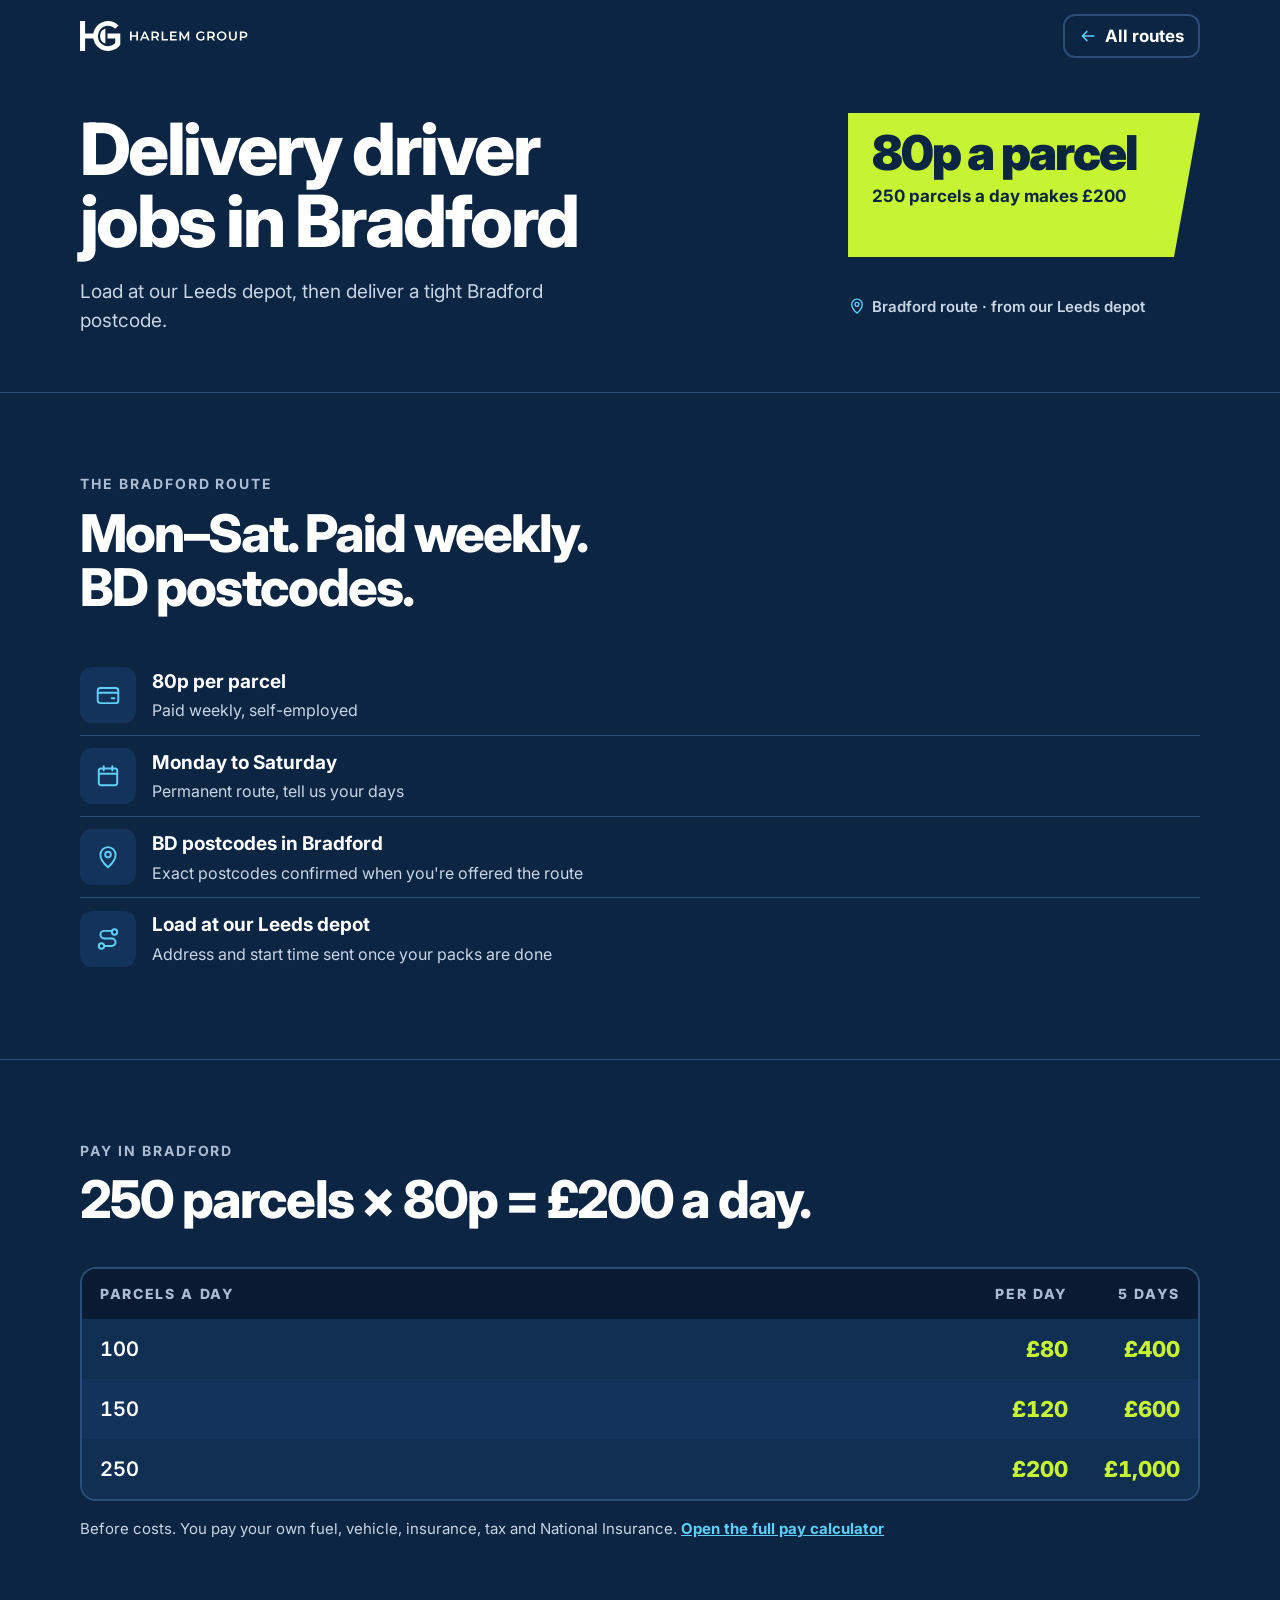
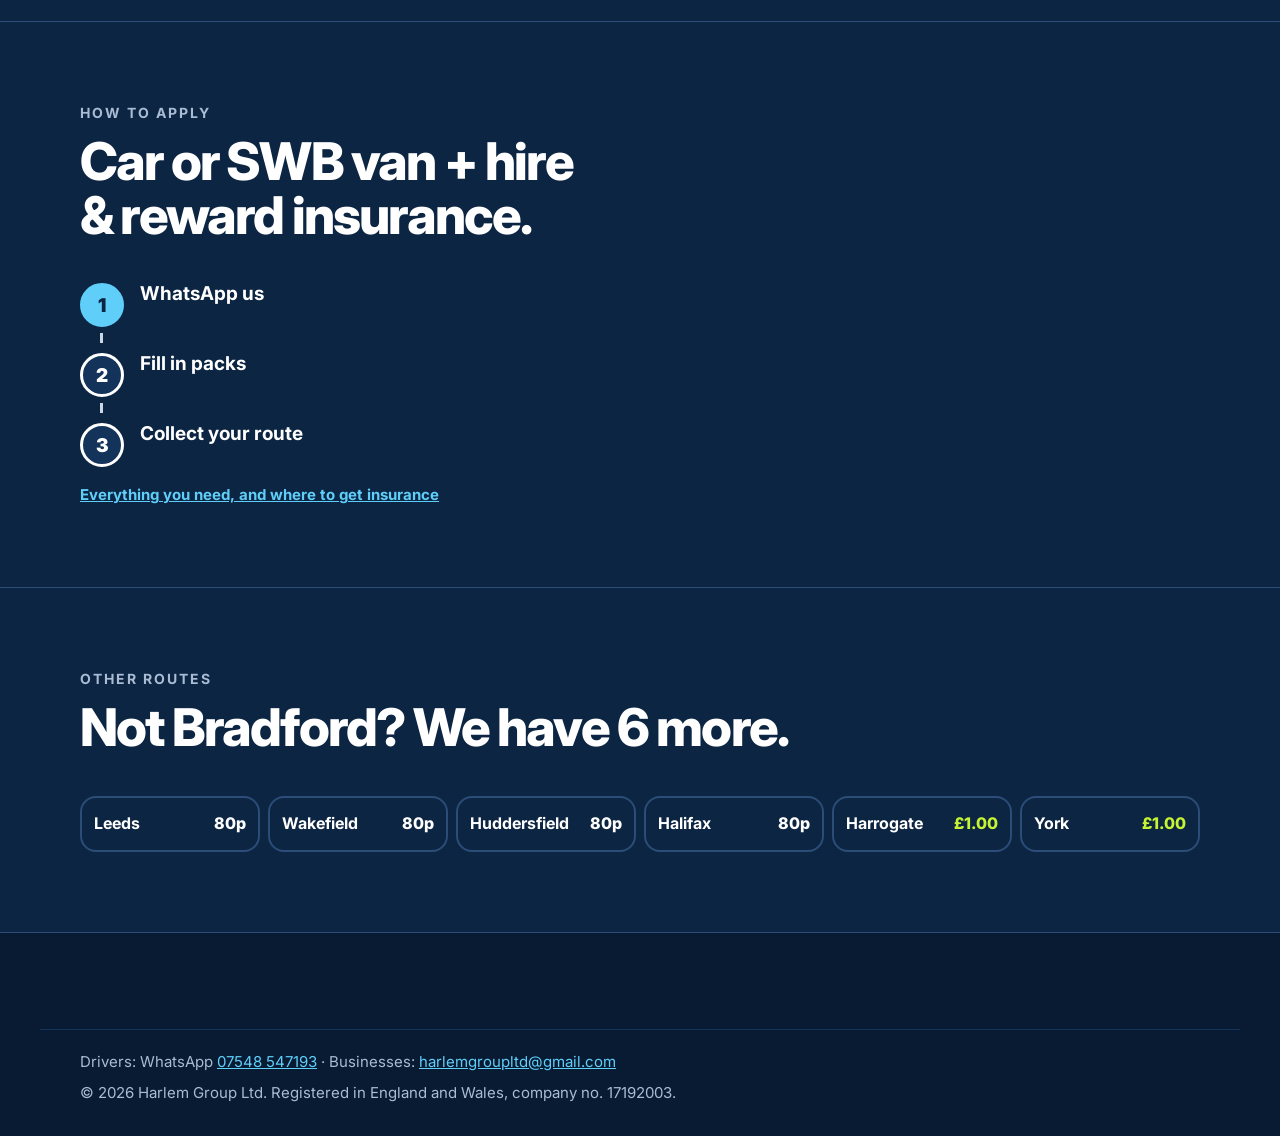
==== bradford/index.html @ ff7f9084 "Mock-up: town landing pages (not for merge until approved) Co-Authored-By: Claude Opus 5.5 <noreply@" ====
<!doctype html>
<html lang="en-GB">
<head>
<meta charset="utf-8">
<meta name="viewport" content="width=device-width, initial-scale=1, viewport-fit=cover">
<title>Delivery Driver Jobs in Bradford · 80p a parcel · Harlem Group</title>
<meta name="description" content="Self-employed multi-drop delivery driver jobs in Bradford (BD postcodes). 80p per parcel, paid weekly, Mon–Sat. Start at our Leeds depot. WhatsApp 07548 547193 to apply.">
<meta name="theme-color" content="#0C2543">
<link rel="icon" href="../assets/img/favicon.svg" type="image/svg+xml">
<link rel="canonical" href="https://2rmk4dsfrm-star.github.io/harlem/bradford/">
<meta property="og:url" content="https://2rmk4dsfrm-star.github.io/harlem/bradford/">
<meta property="og:title" content="Drivers wanted in Bradford · 80p a parcel · Harlem Group">
<meta property="og:image" content="https://2rmk4dsfrm-star.github.io/harlem/assets/img/og-image.png">
<link rel="preconnect" href="https://fonts.googleapis.com">
<link rel="preconnect" href="https://fonts.gstatic.com" crossorigin>
<link rel="stylesheet" href="https://fonts.googleapis.com/css2?family=Inter:wght@400;500;600;700;800;900&display=swap">
<link rel="stylesheet" href="../assets/css/styles.css">
<script type="application/ld+json">
{
  "@context": "https://schema.org",
  "@graph": [
    {
      "@type": "JobPosting",
      "title": "Self-employed multi-drop delivery driver, Bradford",
      "description": "<p>Permanent Monday to Saturday parcel delivery route in Bradford (BD postcodes), starting from our Leeds depot.</p><p>Paid 80p per parcel, paid weekly. 250 parcels a day makes £200. Self-employed.</p><p>You need a car or SWB van, hire &amp; reward insurance, a full UK driving licence with no more than 6 points and the right to work in the UK. Parcel experience preferred, not essential.</p><p>WhatsApp 07548 547193 to apply.</p>",
      "identifier": {
        "@type": "PropertyValue",
        "name": "Harlem Group",
        "value": "HG-BRADFORD"
      },
      "datePosted": "2026-11-23",
      "employmentType": "CONTRACTOR",
      "directApply": false,
      "hiringOrganization": {
        "@type": "Organization",
        "@id": "https://2rmk4dsfrm-star.github.io/harlem/#org",
        "name": "Harlem Group",
        "sameAs": "https://2rmk4dsfrm-star.github.io/harlem/",
        "logo": "https://2rmk4dsfrm-star.github.io/harlem/assets/img/logo-mark-512.png"
      },
      "jobLocation": {
        "@type": "Place",
        "address": {
          "@type": "PostalAddress",
          "addressLocality": "Bradford",
          "addressRegion": "West Yorkshire",
          "addressCountry": "GB"
        }
      },
      "baseSalary": {
        "@type": "MonetaryAmount",
        "currency": "GBP",
        "value": {
          "@type": "QuantitativeValue",
          "minValue": 75,
          "maxValue": 200,
          "unitText": "DAY"
        }
      }
    },
    {
      "@type": "BreadcrumbList",
      "itemListElement": [
        {
          "@type": "ListItem",
          "position": 1,
          "name": "Routes",
          "item": "https://2rmk4dsfrm-star.github.io/harlem/#routes"
        },
        {
          "@type": "ListItem",
          "position": 2,
          "name": "Bradford",
          "item": "https://2rmk4dsfrm-star.github.io/harlem/bradford/"
        }
      ]
    }
  ]
}
</script>
</head>
<body class="town-page">
<a class="skip" href="#main">Skip to content</a>
<svg width="0" height="0" style="position:absolute" aria-hidden="true" focusable="false">
  <symbol id="i-calendar" viewBox="0 0 24 24"><rect x="3.5" y="5" width="17" height="15.5" rx="2"/><path d="M16 3v4M8 3v4M3.5 10h17"/></symbol>
  <symbol id="i-wallet" viewBox="0 0 24 24"><rect x="2.5" y="5.5" width="19" height="14" rx="2.5"/><path d="M2.5 10h19M15.5 15h2.5"/></symbol>
  <symbol id="i-pin" viewBox="0 0 24 24"><path d="M12 21.5s-7-6.1-7-11.6a7 7 0 0 1 14 0c0 5.5-7 11.6-7 11.6z"/><circle cx="12" cy="9.8" r="2.6"/></symbol>
  <symbol id="i-bolt" viewBox="0 0 24 24"><path d="M13.5 2.5 4.5 14h7l-1 7.5 9-11.5h-7l1-7.5z"/></symbol>
  <!-- WhatsApp glyph (Simple Icons, CC0). WhatsApp allows its logo on "message us" buttons. -->
  <symbol id="i-wa" viewBox="0 0 24 24"><path d="M17.472 14.382c-.297-.149-1.758-.867-2.03-.967-.273-.099-.471-.148-.67.15-.197.297-.767.966-.94 1.164-.173.199-.347.223-.644.075-.297-.15-1.255-.463-2.39-1.475-.883-.788-1.48-1.761-1.653-2.059-.173-.297-.018-.458.13-.606.134-.133.298-.347.446-.52.149-.174.198-.298.298-.497.099-.198.05-.371-.025-.52-.075-.149-.669-1.612-.916-2.207-.242-.579-.487-.5-.669-.51-.173-.008-.371-.01-.57-.01-.198 0-.52.074-.792.372-.272.297-1.04 1.016-1.04 2.479 0 1.462 1.065 2.875 1.213 3.074.149.198 2.096 3.2 5.077 4.487.709.306 1.262.489 1.694.625.712.227 1.36.195 1.871.118.571-.085 1.758-.719 2.006-1.413.248-.694.248-1.289.173-1.413-.074-.124-.272-.198-.57-.347m-5.421 7.403h-.004a9.87 9.87 0 01-5.031-1.378l-.361-.214-3.741.982.998-3.648-.235-.374a9.86 9.86 0 01-1.51-5.26c.001-5.45 4.436-9.884 9.888-9.884 2.64 0 5.122 1.03 6.988 2.898a9.825 9.825 0 012.893 6.994c-.003 5.45-4.437 9.884-9.885 9.884m8.413-18.297A11.815 11.815 0 0012.05 0C5.495 0 .16 5.335.157 11.892c0 2.096.547 4.142 1.588 5.945L.057 24l6.305-1.654a11.882 11.882 0 005.683 1.448h.005c6.554 0 11.89-5.335 11.893-11.893a11.821 11.821 0 00-3.48-8.413Z"/></symbol>
  <symbol id="i-box" viewBox="0 0 24 24"><path d="M20.5 7.5 12 3 3.5 7.5v9L12 21l8.5-4.5v-9z"/><path d="M3.5 7.5 12 12l8.5-4.5M12 12v9M7.8 5.2l8.4 4.6"/></symbol>
  <symbol id="i-van" viewBox="0 0 24 24"><path d="M2.5 6.5h11v10h-11zM13.5 9.5h4l3.5 3.8v3.2h-7.5"/><circle cx="6.5" cy="17.5" r="1.9"/><circle cx="17" cy="17.5" r="1.9"/></symbol>
  <symbol id="i-shield" viewBox="0 0 24 24"><path d="M12 2.8 4.5 5.8v5.7c0 4.9 3.3 8.3 7.5 9.7 4.2-1.4 7.5-4.8 7.5-9.7V5.8L12 2.8z"/><path d="m8.8 12 2.2 2.2 4.3-4.4"/></symbol>
  <symbol id="i-id" viewBox="0 0 24 24"><rect x="2.5" y="5" width="19" height="14" rx="2.5"/><circle cx="8.5" cy="11" r="2.2"/><path d="M5.3 16.2c.7-1.5 1.8-2.1 3.2-2.1s2.5.6 3.2 2.1M14.5 10h4M14.5 13.5h3"/></symbol>
  <symbol id="i-passport" viewBox="0 0 24 24"><rect x="5" y="2.5" width="14" height="19" rx="2"/><circle cx="12" cy="10" r="3.2"/><path d="M9 17h6"/></symbol>
  <symbol id="i-check" viewBox="0 0 24 24"><path d="M20 6.5 9.5 17 4 11.5"/></symbol>
  <symbol id="i-arrow" viewBox="0 0 24 24"><path d="M4.5 12h15M13.5 6l6 6-6 6"/></symbol>
  <symbol id="i-plus" viewBox="0 0 24 24"><path d="M12 5v14M5 12h14"/></symbol>
  <symbol id="i-route" viewBox="0 0 24 24"><circle cx="6" cy="18.5" r="2.5"/><circle cx="18" cy="5.5" r="2.5"/><path d="M8.5 18.5h7a3.5 3.5 0 0 0 0-7h-7a3.5 3.5 0 0 1 0-7h7"/></symbol>
  <symbol id="i-users" viewBox="0 0 24 24"><circle cx="9" cy="8" r="3.5"/><path d="M2.5 20c.8-3.6 3.3-5.5 6.5-5.5s5.7 1.9 6.5 5.5"/><path d="M15.5 4.7a3.5 3.5 0 0 1 0 6.6M18 14.8c2 .7 3.2 2.4 3.6 5.2"/></symbol>
  <symbol id="i-mail" viewBox="0 0 24 24"><rect x="2.5" y="4.5" width="19" height="15" rx="2.5"/><path d="m3 6.5 9 6.5 9-6.5"/></symbol>
  <symbol id="i-x" viewBox="0 0 24 24"><path d="M6 6l12 12M18 6 6 18"/></symbol>

</svg>

<header class="site-header" id="top">
  <div class="wrap header-in">
    <a class="brand" href="../" aria-label="Harlem Group home">
      <img src="../assets/img/logo-horizontal-white.svg" width="191" height="34" alt="Harlem Group">
    </a>
    <a class="back-link" href="../#routes"><svg class="ic" aria-hidden="true"><use href="#i-arrow"/></svg>All routes</a>
  </div>
</header>

<main id="main">
<section class="hero town-hero">
  <div class="wrap">
    <div class="eyebrow-row">
      <span class="where"><svg class="ic" aria-hidden="true"><use href="#i-pin"/></svg>Bradford route · from our Leeds depot</span>
    </div>
    <h1 class="town-title">Delivery driver jobs in Bradford</h1>
    <div class="banner"><b>80p a parcel</b><span>250 parcels a day makes £200</span></div>
    <p class="lead">Load at our Leeds depot, then deliver a tight Bradford postcode.</p>
  </div>
</section>

<section class="section" aria-labelledby="glance-h">
  <div class="wrap">
    <div class="sec-head"><span class="label">The Bradford route</span><h2 id="glance-h">Mon–Sat. Paid weekly. BD postcodes.</h2></div>
    <ul class="ticks">
      <li><span class="tile" aria-hidden="true"><svg class="ic"><use href="#i-wallet"/></svg></span><div><b>80p per parcel</b><small>Paid weekly, self-employed</small></div></li>
      <li><span class="tile" aria-hidden="true"><svg class="ic"><use href="#i-calendar"/></svg></span><div><b>Monday to Saturday</b><small>Permanent route, tell us your days</small></div></li>
      <li><span class="tile" aria-hidden="true"><svg class="ic"><use href="#i-pin"/></svg></span><div><b>BD postcodes in Bradford</b><small>Exact postcodes confirmed when you're offered the route</small></div></li>
      <li><span class="tile" aria-hidden="true"><svg class="ic"><use href="#i-route"/></svg></span><div><b>Load at our Leeds depot</b><small>Address and start time sent once your packs are done</small></div></li>
    </ul>
  </div>
</section>

<section class="section" aria-labelledby="pay-h">
  <div class="wrap">
    <div class="sec-head"><span class="label">Pay in Bradford</span><h2 id="pay-h">250 parcels × 80p = £200 a day.</h2></div>
    <div class="route-table-wrap">
      <table class="rtable town-pay">
        <caption class="sr">What you could earn on the Bradford route</caption>
        <thead><tr><th scope="col">Parcels a day</th><th scope="col" class="num">Per day</th><th scope="col" class="num">5 days</th></tr></thead>
        <tbody><tr><th scope="row">100</th><td class="num">£80</td><td class="num">£400</td></tr><tr><th scope="row">150</th><td class="num">£120</td><td class="num">£600</td></tr><tr><th scope="row">250</th><td class="num">£200</td><td class="num">£1,000</td></tr></tbody>
      </table>
    </div>
    <p class="small-print">Before costs. You pay your own fuel, vehicle, insurance, tax and National Insurance. <a href="../#calculator">Open the full pay calculator</a></p>
  </div>
</section>

<section class="section" aria-labelledby="apply-h">
  <div class="wrap">
    <div class="sec-head"><span class="label">How to apply</span><h2 id="apply-h">Car or SWB van + hire &amp; reward insurance.</h2></div>
    <ol class="track">
      <li class="go"><span class="d" aria-hidden="true">1</span><b>WhatsApp<br> us</b></li>
      <li><span class="d" aria-hidden="true">2</span><b>Fill in<br> packs</b></li>
      <li><span class="d" aria-hidden="true">3</span><b>Collect<br> your route</b></li>
    </ol>
    <p class="small-print"><a href="../#requirements">Everything you need, and where to get insurance</a></p>
  </div>
</section>

<section class="section" aria-labelledby="other-h">
  <div class="wrap">
    <div class="sec-head"><span class="label">Other routes</span><h2 id="other-h">Not Bradford? We have 6 more.</h2></div>
    <ul class="town-links"><li><a href="../leeds/"><b>Leeds</b><span class="">80p</span></a></li><li><a href="../wakefield/"><b>Wakefield</b><span class="">80p</span></a></li><li><a href="../huddersfield/"><b>Huddersfield</b><span class="">80p</span></a></li><li><a href="../halifax/"><b>Halifax</b><span class="">80p</span></a></li><li><a href="../harrogate/"><b>Harrogate</b><span class="up">£1.00</span></a></li><li><a href="../york/"><b>York</b><span class="up">£1.00</span></a></li></ul>
  </div>
</section>
</main>

<footer class="site-footer">
  <div class="wrap legal">
    <p>Drivers: WhatsApp <a href="https://wa.me/447548547193" target="_blank" rel="noopener">07548 547193</a> · Businesses: <a href="mailto:harlemgroupltd@gmail.com">harlemgroupltd@gmail.com</a></p>
    <p>© 2026 Harlem Group Ltd. Registered in England and Wales, company no. 17192003.</p>
  </div>
</footer>

<div class="mobile-bar">
  <a class="btn sky" href="https://wa.me/447548547193" data-wa="Hi Harlem Group, I&#x27;d like to apply for the Bradford route (80p per parcel).
Vehicle: 
I live in: " target="_blank" rel="noopener"><svg class="ic wa" aria-hidden="true"><use href="#i-wa"/></svg>WhatsApp about Bradford</a>
</div>
<script src="../assets/js/main.js" defer></script>
</body>
</html>
---- assets/css/styles.css ----
/* =====================================================================
   Harlem Group · website styles
   Colours, type and components follow the brand board (brand/index.html).
   ===================================================================== */

/* ---------- Brand tokens ---------- */
:root {
  color-scheme: dark;

  /* Core */
  --hg-navy:  #0C2543;  /* Depot Navy  - page ground */
  --hg-lime:  #C6F432;  /* Hi-Vis Lime - money only: pay figures and rates */
  --hg-sky:   #5FCFFA;  /* Signal Sky  - action + contact */
  --hg-white: #FFFFFF;  /* Van White   - headlines */

  /* Support navies */
  --hg-night: #081B33;  /* Night Run   - deepest panels, price column */
  --hg-route: #102F52;  /* Route Navy  - photo frames, alt rows */
  --hg-lane:  #13335A;  /* Lane Blue   - tiles, cards, rows */
  --hg-line:  #2B4D78;  /* Kerb Line   - borders, dividers */

  /* Text tones + signal */
  --hg-mist:  #C9D6E6;  /* body copy */
  --hg-slate: #A9BCD3;  /* captions */
  --hg-steel: #8FA3BC;  /* arrows, disabled */
  --hg-brake: #F2545B;  /* errors only */

  /* Type */
  --font: "Inter", system-ui, -apple-system, "Segoe UI", Roboto, Arial, sans-serif;

  /* Shape + space */
  --r-sm: 10px;
  --r-md: 16px;
  --r-lg: 24px;
  --lean: 15deg;
  --header-h: 72px;
  --wrap: 1200px;
}

/* ---------- Base ---------- */
*, *::before, *::after { box-sizing: border-box }
html { scroll-behavior: smooth; scroll-padding-top: calc(var(--header-h) + 16px); -webkit-text-size-adjust: 100% }
body {
  margin: 0;
  background: var(--hg-navy);
  color: var(--hg-white);
  font-family: var(--font);
  font-size: 17px;
  line-height: 1.55;
  -webkit-font-smoothing: antialiased;
  overflow-x: hidden;
}
img, svg { max-width: 100%; display: block }
h1, h2, h3 { margin: 0; line-height: 1.1; text-wrap: balance }
p { margin: 0 }
a { color: var(--hg-sky) }
ul, ol { margin: 0; padding: 0; list-style: none }
:focus-visible { outline: 3px solid var(--hg-sky); outline-offset: 3px; border-radius: 6px }
@media (prefers-reduced-motion: reduce) {
  html { scroll-behavior: auto }
  *, *::before, *::after { transition: none !important; animation: none !important }
}

.wrap {
  max-width: var(--wrap);
  margin-inline: auto;
  padding-left: max(20px, env(safe-area-inset-left, 0px));
  padding-right: max(20px, env(safe-area-inset-right, 0px));
}
@media (min-width: 900px) {
  .wrap { padding-left: max(40px, env(safe-area-inset-left, 0px)); padding-right: max(40px, env(safe-area-inset-right, 0px)) }
}
.sr { position: absolute !important; width: 1px; height: 1px; overflow: hidden; clip: rect(0 0 0 0); clip-path: inset(50%); white-space: nowrap }
.skip { position: absolute; left: 12px; top: -60px; z-index: 100; background: var(--hg-sky); color: var(--hg-navy); font-weight: 700; padding: 10px 14px; border-radius: 8px }
.skip:focus { top: 12px }

/* Icons: 24px line icons, stroke inherits currentColor */
.ic { width: 24px; height: 24px; fill: none; stroke: currentColor; stroke-width: 1.8; stroke-linecap: round; stroke-linejoin: round; flex: none }
.tile { display: grid; place-items: center; flex: none; width: 56px; height: 56px; border-radius: 12px; background: var(--hg-lane); color: var(--hg-sky) }
.tile .ic { width: 26px; height: 26px }
.ic.wa { fill: currentColor; stroke: none }

.label { display: inline-block; font-size: 14px; font-weight: 700; letter-spacing: .14em; text-transform: uppercase; color: var(--hg-slate) }

/* ---------- Buttons ---------- */
.btn {
  display: inline-flex; align-items: center; justify-content: center; gap: 10px;
  min-height: 54px; padding: 0 24px; border-radius: 14px;
  font: 700 17px/1.1 var(--font); text-decoration: none; cursor: pointer;
  border: 2px solid transparent; transition: transform .15s ease, background-color .15s ease, border-color .15s ease;
}
.btn .ic { width: 22px; height: 22px; stroke-width: 2.2 }
.btn.sky { background: var(--hg-sky); color: var(--hg-navy) }
.btn.ghost { color: var(--hg-white); border-color: var(--hg-line) }
/* Hover only on devices with a mouse, so a tapped button doesn't stay "hovered" on phones */
@media (hover: hover) {
  .btn.sky:hover { background: #86DBFB; transform: translateY(-1px) }
  .btn.ghost:hover { border-color: var(--hg-sky); color: var(--hg-sky) }
}
/* Tap feedback: buttons dip and darken while pressed, so drivers know the tap worked
   (WhatsApp can take a moment to open). Turned off by the reduced-motion rule above. */
.btn, .rtable td.ask a, .seg label, .days label, .menu-btn, .text-link { -webkit-tap-highlight-color: transparent }
.btn:active { transform: scale(.97) }
.btn.sky:active { background: #3FB4E0 }
.btn.ghost:active { border-color: var(--hg-sky); color: var(--hg-sky) }
.btn.small { min-height: 44px; padding: 0 16px; font-size: 15px; border-radius: 12px }
.text-link { display: inline-flex; align-items: center; gap: 6px; min-height: 44px; font-weight: 700; color: var(--hg-sky); text-decoration: none }
.text-link .ic { width: 18px; height: 18px; stroke-width: 2.2; transition: transform .15s ease }
.text-link:hover .ic { transform: translateX(3px) }
.text-link:active { opacity: .7 }

.pill { display: inline-flex; align-items: center; height: 40px; padding: 0 18px; border: 2px solid var(--hg-white); border-radius: 999px; color: var(--hg-white); font-size: 14px; font-weight: 700; letter-spacing: .12em; text-transform: uppercase }

/* ---------- Header ---------- */
body::before { content: ""; position: fixed; inset: 0 0 auto; height: env(safe-area-inset-top, 0px); background: var(--hg-navy); z-index: 51 }
.site-header {
  position: sticky; top: env(safe-area-inset-top, 0px); z-index: 50;
  background: rgba(12, 37, 67, .92);
  -webkit-backdrop-filter: blur(10px); backdrop-filter: blur(10px);
  border-bottom: 1px solid transparent; transition: border-color .2s ease;
}
.site-header.scrolled { border-bottom-color: var(--hg-line) }
.header-in { height: var(--header-h); display: flex; align-items: center; gap: 24px }
.brand { display: block; padding-block: 10px }
.brand img { width: 168px; height: auto }
.nav { display: flex; gap: 4px; margin-left: auto }
.nav a { color: var(--hg-mist); text-decoration: none; font-size: 15px; font-weight: 600; padding: 8px 12px; border-radius: 8px }
.nav a:hover { color: var(--hg-white); background: var(--hg-lane) }
.header-cta { display: flex; align-items: center; gap: 10px }
.menu-btn { display: none; width: 44px; height: 44px; border-radius: 12px; border: 2px solid var(--hg-line); background: transparent; cursor: pointer; place-items: center; padding: 0 }
.menu-btn .bars, .menu-btn .bars::before, .menu-btn .bars::after { display: block; width: 18px; height: 2px; background: var(--hg-white); border-radius: 2px; position: relative; transition: transform .2s ease }
.menu-btn .bars::before, .menu-btn .bars::after { content: ""; position: absolute; left: 0 }
.menu-btn .bars::before { top: -6px } .menu-btn .bars::after { top: 6px }
.menu-btn[aria-expanded="true"] .bars { background: transparent }
.menu-btn[aria-expanded="true"] .bars::before { transform: translateY(6px) rotate(45deg) }
.menu-btn[aria-expanded="true"] .bars::after { transform: translateY(-6px) rotate(-45deg) }

@media (max-width: 1080px) {
  .nav {
    display: none; position: absolute; left: 0; right: 0; top: 100%;
    flex-direction: column; gap: 0; padding: 8px max(20px, env(safe-area-inset-right, 0px)) 20px max(20px, env(safe-area-inset-left, 0px));
    background: var(--hg-navy); border-bottom: 1px solid var(--hg-line);
  }
  .nav.open { display: flex }
  .nav a { font-size: 18px; padding: 14px 4px; border-bottom: 1px solid var(--hg-lane); border-radius: 0 }
  .menu-btn { display: grid }
  .header-cta { margin-left: auto }
}
@media (max-width: 560px) {
  .header-cta .btn span { display: none }
  .header-cta .btn { padding: 0 12px }
  .brand img { width: 150px }
}

/* ---------- Hero ---------- */
.hero { padding-block: 40px 56px; border-bottom: 1px solid var(--hg-line) }
.hero-in { display: grid; gap: 24px; align-items: center }
@media (min-width: 960px) {
  .hero-in { grid-template-columns: minmax(0, 1fr) minmax(0, 1fr); grid-template-areas: "eyebrow eyebrow" "title title" "copy art"; gap: 24px 48px }
  .eyebrow-row { grid-area: eyebrow } .hero-title { grid-area: title } .hero-copy { grid-area: copy } .hero-art { grid-area: art }
}
.hero-copy { display: grid; gap: 22px; justify-items: start; min-width: 0 }
.eyebrow-row { display: flex; flex-wrap: wrap; align-items: center; gap: 12px 18px }
.where { display: inline-flex; align-items: center; gap: 6px; color: var(--hg-mist); font-weight: 600; font-size: 15px }
.where .ic { width: 18px; height: 18px; color: var(--hg-sky) }
.hero-title { display: grid; text-transform: uppercase; letter-spacing: -0.035em; font-weight: 800; line-height: .9 }
.hero-title .l1 { font-size: clamp(40px, 7vw, 76px) }
.hero-title .l2 { display: flex; align-items: baseline; flex-wrap: wrap; gap: 0 22px }
.hero-title .amt { font-size: clamp(116px, 20vw, 220px); font-weight: 900; line-height: .86; letter-spacing: -0.06em; color: var(--hg-lime); margin-left: -0.04em }
.hero-title .aday { font-size: clamp(40px, 7vw, 76px) }
.banner { position: relative; isolation: isolate; color: var(--hg-navy); padding: 16px 64px 16px 24px; max-width: 100% }
.banner::before { content: ""; position: absolute; inset: 0; z-index: -1; background: var(--hg-lime); clip-path: polygon(0 0, 100% 0, calc(100% - 26px) 100%, 0 100%) }
.banner b { display: block; font-size: clamp(30px, 4.6vw, 48px); line-height: 1; font-weight: 900; letter-spacing: -0.04em }
.banner span { display: block; margin-top: 6px; font-size: 17px; font-weight: 700 }
.lead { font-size: 19px; color: var(--hg-mist); max-width: 46ch }
.cta-row { display: flex; flex-wrap: wrap; gap: 12px }
.hero-note { color: var(--hg-slate); font-size: 15px }
.hero-note a { display: inline-flex; align-items: center; min-height: 44px; color: var(--hg-white); font-weight: 700; font-variant-numeric: tabular-nums; letter-spacing: .01em; text-underline-offset: 3px }


.benefits { margin-top: 48px; display: grid; gap: 20px 24px; grid-template-columns: repeat(auto-fit, minmax(min(100%, 230px), 1fr)) }
.benefits li { display: flex; gap: 14px; align-items: center }
.benefits b { display: block; font-size: 18px; font-weight: 700 }
.benefits span { color: var(--hg-mist); font-size: 15px }

/* ---------- Trust bar ----------
   Three plain facts under the hero, in one dark panel with a sky outline.
   The section itself stays navy like every other section. Numbers are sky
   (lime stays for money only). Rows on phones, columns on desktop. */
.trust { padding-block: 40px; border-bottom: 1px solid var(--hg-line) }
.trust-list { display: grid; padding: 4px 20px; background: var(--hg-night); border: 2px solid var(--hg-sky); border-radius: var(--r-md) }
.trust-list li { display: grid; gap: 4px; padding-block: 18px }
.trust-list li + li { border-top: 1px solid var(--hg-line) }
.trust-num { font-size: 44px; font-weight: 900; letter-spacing: -0.04em; line-height: 1; font-variant-numeric: tabular-nums; color: var(--hg-sky) }
.trust-list b { margin-top: 4px; font-size: 19px; font-weight: 700; line-height: 1.25 }
.trust-sub { color: var(--hg-mist); font-size: 15px; line-height: 1.35 }
@media (min-width: 760px) {
  .trust-list { grid-template-columns: repeat(3, minmax(0, 1fr)); padding: 32px 0 }
  .trust-list li { padding: 0 32px; align-content: start }
  .trust-list li + li { border-top: 0; border-left: 1px solid var(--hg-line) }
  .trust-num { font-size: 56px }
}

/* ---------- Photos ----------
   Each slot holds one image, full width, with no text on top.
   Stand-in illustrations live in assets/img/photos/*.svg. To use a real photo,
   save it next to them as a .jpg (about 1280px wide, about 150KB) and change
   the img src. Add the "real" class to the figure to get the navy tint. */
.photo { position: relative; margin: 0 0 28px; border-radius: var(--r-md); overflow: hidden; background: var(--hg-route) }
.photo img { display: block; width: 100%; height: auto }
.photo.real::after { content: ""; position: absolute; inset: 0; background: rgba(12, 37, 67, .15); pointer-events: none }
.hero-art.photo { margin: 0 }
.photo-after { margin: 28px 0 0 }
@media (min-width: 960px) { .photo-wide img { aspect-ratio: 3 / 1; object-fit: cover } }
/* Phones: crop every photo to a short strip so the page stays short */
@media (max-width: 720px) { .photo img { aspect-ratio: 5 / 2; object-fit: cover } }

/* ---------- Sections ---------- */
.section { padding-block: 80px; border-bottom: 1px solid var(--hg-line) }
@media (max-width: 720px) { .section { padding-block: 56px } }
.sec-head { display: grid; gap: 12px; max-width: 760px; margin-bottom: 40px }
.sec-head h2 { font-size: clamp(32px, 4.6vw, 52px); font-weight: 800; letter-spacing: -0.035em; line-height: 1.04 }
.sec-head p { color: var(--hg-mist); font-size: 18px; max-width: 60ch }

/* ---------- Routes ---------- */
.routes-grid { display: grid; gap: 24px; align-items: start }
@media (min-width: 960px) { .routes-grid { grid-template-columns: minmax(0, 1fr) minmax(0, 1fr); gap: 32px } }
.route-table-wrap { border: 2px solid var(--hg-line); border-radius: var(--r-md); overflow: hidden; min-width: 0 }
.rtable { width: 100%; border-collapse: collapse; font-variant-numeric: tabular-nums }
.rtable thead th { background: var(--hg-night); color: var(--hg-slate); font-size: 14px; font-weight: 800; letter-spacing: .12em; text-transform: uppercase; text-align: left; padding: 14px 18px; white-space: nowrap }
.rtable thead th.num { text-align: right }
.rtable tbody tr:nth-child(odd) { background: var(--hg-route) }
.rtable tbody tr:nth-child(even) { background: var(--hg-lane) }
.rtable tbody th { text-align: left; font-weight: 600; font-size: 20px; padding: 13px 18px }
.rtable tbody th .pin { display: inline-block; vertical-align: -2px; width: 18px; height: 18px; margin-right: 12px; fill: none; stroke: var(--hg-steel); stroke-width: 2.4 }
.rtable td.num { text-align: right; font-weight: 800; font-size: 22px; padding: 13px 18px; width: 1%; white-space: nowrap }
.rtable td.num.up { color: var(--hg-lime) }
.rtable td.ask { padding: 8px 14px 8px 4px; width: 1%; white-space: nowrap }
.rtable td.ask a { display: inline-flex; align-items: center; gap: 4px; min-height: 44px; padding: 0 12px; border-radius: 10px; border: 2px solid var(--hg-line); color: var(--hg-sky); font-size: 14px; font-weight: 700; text-decoration: none; transition: transform .15s ease, background-color .15s ease, border-color .15s ease, color .15s ease }
@media (hover: hover) { .rtable td.ask a:hover { border-color: var(--hg-sky) } }
.rtable td.ask a:active { transform: scale(.92); background: var(--hg-sky); border-color: var(--hg-sky); color: var(--hg-navy) }
.rtable td.ask .ic { display: block; width: 22px; height: 22px; min-width: 22px; flex: 0 0 22px }
.rtable-foot { display: flex; align-items: center; gap: 10px; background: var(--hg-sky); color: var(--hg-navy); padding: 13px 18px; font-weight: 700; font-size: 17px }
.rtable-foot .ic { width: 20px; height: 20px; stroke-width: 2.2 }
@media (max-width: 480px) {
  .rtable tbody th { font-size: 17px; padding: 12px 12px }
  .rtable tbody th .pin { margin-right: 8px }
  .rtable td.num { font-size: 19px; padding: 12px 12px }
  .rtable tbody th { white-space: nowrap }
  .rtable td.ask { padding-right: 10px }
  .rtable td.ask a { width: 44px; height: 44px; padding: 0; justify-content: center }
  .ask-t { position: absolute; width: 1px; height: 1px; overflow: hidden; clip-path: inset(50%); white-space: nowrap }
  .rtable thead th { padding: 12px; font-size: 14px; letter-spacing: .1em }
}
.routes-side { display: grid; gap: 24px; min-width: 0 }
.map { margin: 0; background: var(--hg-night); border-radius: var(--r-md); padding: 20px; display: grid; gap: 10px }
.map svg { width: 100%; height: auto }
.map figcaption { color: var(--hg-slate); font-size: 15px }
@media (max-width: 720px) { .map { display: none } }
.note-card { display: flex; gap: 16px; align-items: flex-start; background: var(--hg-lane); border-radius: var(--r-md); padding: 22px }
.note-card .tile { background: var(--hg-route) }
.note-card b { display: block; font-size: 19px }
.note-card p { color: var(--hg-mist); margin: 4px 0 10px; font-size: 16px }

/* ---------- Calculator ---------- */
.calc { display: grid; gap: 24px; align-items: stretch }
@media (min-width: 960px) { .calc { grid-template-columns: minmax(0, 1.05fr) minmax(0, .95fr) } }
.calc-inputs { background: var(--hg-lane); border-radius: var(--r-lg); padding: clamp(20px, 3vw, 32px); display: grid; gap: 30px; align-content: start }
.field { border: 0; margin: 0; padding: 0; display: grid; gap: 12px; min-width: 0 }
.field legend, .field-top label { font-weight: 700; font-size: 17px; padding: 0; margin-bottom: 12px }
.field-top { display: flex; justify-content: space-between; align-items: baseline }
.field-top label { margin: 0 }
.field-top output { font-weight: 900; font-size: 34px; letter-spacing: -0.03em; font-variant-numeric: tabular-nums; line-height: 1 }
.seg { display: grid; gap: 12px; grid-template-columns: repeat(auto-fit, minmax(min(100%, 200px), 1fr)) }
.seg label, .days label { position: relative; cursor: pointer }
.seg input, .days input { position: absolute; opacity: 0; inset: 0; margin: 0; cursor: pointer }
.seg span { display: grid; gap: 4px; height: 100%; padding: 14px 16px; border: 2px solid var(--hg-line); border-radius: 14px; background: var(--hg-route); transition: border-color .15s ease, background-color .15s ease, transform .15s ease }
.seg b { font-size: 26px; font-weight: 900; letter-spacing: -0.03em; line-height: 1 }
.seg small { color: var(--hg-slate); font-size: 15px; line-height: 1.35 }
.seg input:checked + span { border-color: var(--hg-sky); background: var(--hg-night) }
.seg input:checked + span b { color: var(--hg-lime) }
.seg input:focus-visible + span, .days input:focus-visible + span { outline: 3px solid var(--hg-sky); outline-offset: 3px }
.days { display: grid; grid-template-columns: repeat(6, minmax(0, 1fr)); gap: 8px }
.days span { display: grid; place-items: center; height: 52px; border: 2px solid var(--hg-line); border-radius: 12px; background: var(--hg-route); font-weight: 800; font-size: 19px; font-variant-numeric: tabular-nums; transition: border-color .15s ease, background-color .15s ease, transform .15s ease }
.days input:checked + span { background: var(--hg-sky); border-color: var(--hg-sky); color: var(--hg-navy) }
.seg label:active span, .days label:active span { transform: scale(.95); border-color: var(--hg-sky) }

input[type="range"] { -webkit-appearance: none; appearance: none; width: 100%; height: 36px; background: transparent; margin: 0; cursor: pointer; --fill: 44% }
input[type="range"]::-webkit-slider-runnable-track { height: 10px; border-radius: 10px; background: linear-gradient(to right, var(--hg-sky) var(--fill), var(--hg-night) var(--fill)) }
input[type="range"]::-moz-range-track { height: 10px; border-radius: 10px; background: var(--hg-night) }
input[type="range"]::-moz-range-progress { height: 10px; border-radius: 10px; background: var(--hg-sky) }
input[type="range"]::-webkit-slider-thumb { -webkit-appearance: none; width: 30px; height: 30px; margin-top: -10px; border-radius: 50%; background: var(--hg-white); border: 6px solid var(--hg-sky); box-shadow: 0 2px 8px rgba(8, 27, 51, .6) }
input[type="range"]::-moz-range-thumb { width: 18px; height: 18px; border-radius: 50%; background: var(--hg-white); border: 6px solid var(--hg-sky) }
input[type="range"]:focus-visible { outline: none }
input[type="range"]:focus-visible::-webkit-slider-thumb { outline: 3px solid var(--hg-sky); outline-offset: 2px }
.range-scale { display: flex; justify-content: space-between; color: var(--hg-slate); font-size: 15px; margin-top: -6px; font-variant-numeric: tabular-nums }

.calc-result { background: var(--hg-night); border: 2px solid var(--hg-lane); border-radius: var(--r-lg); padding: clamp(20px, 3vw, 32px); display: grid; gap: 22px; align-content: start }
.res-row { display: grid; grid-template-columns: repeat(2, minmax(0, 1fr)); gap: 16px }
.res-label { display: block; font-size: 14px; font-weight: 700; letter-spacing: .14em; text-transform: uppercase; color: var(--hg-slate); margin-bottom: 4px }
.res-day, .res-week { display: block; font-weight: 900; letter-spacing: -0.05em; line-height: .95; font-variant-numeric: tabular-nums }
.res-day { font-size: clamp(54px, 8vw, 88px); color: var(--hg-lime) }
.res-week { font-size: clamp(40px, 6vw, 64px) }
.meter { padding-bottom: 22px; position: relative }
.meter-track { position: relative; height: 12px; border-radius: 12px; background: var(--hg-lane) }
.meter-band { position: absolute; top: 0; bottom: 0; left: 25%; width: 41.67%; background: var(--hg-line); border-radius: 12px }
.meter-mark { position: absolute; top: 50%; width: 22px; height: 22px; border-radius: 50%; background: var(--hg-lime); border: 4px solid var(--hg-night); transform: translate(-50%, -50%); transition: left .2s ease }
.meter-scale { position: relative; height: 0 }
.meter-scale span { position: absolute; top: 8px; transform: translateX(-50%); font-size: 15px; color: var(--hg-slate); font-weight: 600 }
.res-help { color: var(--hg-white); font-weight: 600 }
.res-small { color: var(--hg-slate); font-size: 15px; line-height: 1.5 }
.calc-result .btn { justify-self: start }

/* ---------- Requirements + steps ---------- */
.req-grid { display: grid; gap: 24px; align-items: start }
@media (min-width: 960px) { .req-grid { grid-template-columns: minmax(0, 1.1fr) minmax(0, .9fr); gap: 32px } }
.req h3, .steps-wrap h3 { font-size: 24px; font-weight: 800; letter-spacing: -0.02em; margin-bottom: 20px }
.req .photo { margin: 0 0 8px }
/* What you need: one bold line per item on phones; the fuller wording shows from 721px up */
.ticks { display: grid }
.ticks li { display: flex; gap: 16px; align-items: center; padding: 12px 0; border-bottom: 1px solid var(--hg-line) }
.ticks li:last-child { border-bottom: 0 }
.ticks b { display: block; font-size: 19px; font-weight: 700 }
.ticks small { display: block; color: var(--hg-slate); font-size: 15px; margin-top: 2px }
.ticks .tile { width: 48px; height: 48px }
.ticks .tile .ic { width: 24px; height: 24px }
.wide-only { display: none !important }
@media (min-width: 721px) {
  .wide-only { display: block !important }
  .narrow-only { display: none !important }
  .ticks .tile { width: 56px; height: 56px }
  .ticks .tile .ic { width: 26px; height: 26px }
  .ticks small { color: var(--hg-mist); font-size: 16px }
}
.hivis { text-decoration: none; box-shadow: inset 0 -4px 0 var(--hg-sky); padding-bottom: 1px }
/* 3 steps: a parcel-tracking style row of dots joined by a dashed line */
.track { position: relative; display: grid; grid-template-columns: repeat(3, 1fr); text-align: center }
.track::before { content: ""; position: absolute; top: 21px; left: 16.6%; right: 16.6%; height: 3px; background: repeating-linear-gradient(90deg, var(--hg-mist) 0 10px, transparent 10px 18px) }
.track li { position: relative; display: grid; justify-items: center; align-content: start; gap: 10px }
.track .d { display: grid; place-items: center; width: 44px; height: 44px; border-radius: 50%; background: var(--hg-navy); border: 3px solid var(--hg-white); font-weight: 900; font-size: 19px }
.track .go .d { background: var(--hg-sky); border-color: var(--hg-sky); color: var(--hg-navy) }
.track b { font-size: 17px; line-height: 1.2 }
.track small { color: var(--hg-mist); font-size: 16px }
/* Desktop: the tracker runs downwards inside a card, with the full step wording beside each dot */
@media (min-width: 721px) {
  .steps-wrap { background: var(--hg-lane); border-radius: var(--r-lg); padding: clamp(22px, 3vw, 32px) }
  .track { grid-template-columns: 1fr; gap: 26px; text-align: left }
  .track::before { display: none }
  .track li:not(:last-child)::after { content: ""; position: absolute; left: 20px; top: 50px; bottom: -20px; width: 3px; background: repeating-linear-gradient(180deg, var(--hg-mist) 0 10px, transparent 10px 18px) }
  .track li { grid-template-columns: 44px 1fr; justify-items: start; column-gap: 16px; row-gap: 4px }
  .track .d { grid-row: span 2; background: var(--hg-lane) }
  .track b { font-size: 19px }
  .track b br { display: none }
}
.track strong { color: var(--hg-white); white-space: nowrap }

/* ---------- FAQ ---------- */
.faq-in { display: grid; gap: 8px }
@media (min-width: 960px) { .faq-in { grid-template-columns: minmax(0, .8fr) minmax(0, 1.2fr); gap: 48px; align-items: start } .faq-in .sec-head { position: sticky; top: calc(var(--header-h) + 32px) } }
.faq { border-top: 1px solid var(--hg-line) }
.faq details { border-bottom: 1px solid var(--hg-line) }
.faq summary { list-style: none; cursor: pointer; display: flex; justify-content: space-between; align-items: center; gap: 16px; padding: 20px 2px; font-size: 19px; font-weight: 700 }
.faq summary::-webkit-details-marker { display: none }
.faq summary .ic { width: 22px; height: 22px; color: var(--hg-sky); stroke-width: 2.4; transition: transform .2s ease }
.faq details[open] summary .ic { transform: rotate(45deg) }
@media (hover: hover) { .faq summary:hover { color: var(--hg-sky) } }
.faq details p { color: var(--hg-mist); padding: 0 40px 22px 2px; max-width: 65ch }
.faq summary:active { color: var(--hg-sky) }
/* Answers slide open instead of jumping. Browsers without support just open instantly. */
@supports (interpolate-size: allow-keywords) {
  .faq { interpolate-size: allow-keywords }
  .faq details::details-content { height: 0; overflow: clip; transition: height .22s ease, content-visibility .22s allow-discrete }
  .faq details[open]::details-content { height: auto }
}

/* ---------- Business ---------- */
.business { background: var(--hg-night) }
.biz-grid { display: grid; gap: 20px; grid-template-columns: repeat(auto-fit, minmax(min(100%, 280px), 1fr)) }
.biz-card { background: var(--hg-lane); border-radius: var(--r-md); padding: 28px; display: grid; gap: 12px; align-content: start }
.biz-card .tile { background: var(--hg-route); color: var(--hg-sky) }
.biz-card h3 { font-size: 22px; font-weight: 800; letter-spacing: -0.02em; margin-top: 6px }
.biz-card p { color: var(--hg-mist); font-size: 16px }
.biz-cta { margin-top: 28px; display: flex; flex-wrap: wrap; align-items: center; justify-content: space-between; gap: 18px 28px; padding: 24px 28px; border: 2px solid var(--hg-line); border-radius: var(--r-md) }
.biz-cta p { color: var(--hg-mist); max-width: 56ch }
.biz-cta b { color: var(--hg-white) }

.fine { color: var(--hg-slate); font-size: 15px }

/* ---------- Footer ---------- */
.site-footer { background: var(--hg-night); padding-block: 56px 32px; color: var(--hg-mist); font-size: 15px }
.footer-in { display: grid; gap: 32px; grid-template-columns: repeat(auto-fit, minmax(min(100%, 220px), 1fr)) }
.f-brand { display: grid; gap: 14px; justify-items: start; align-content: start }
.f-links { display: grid; gap: 0; align-content: start }
.f-links a, .f-contact a { color: var(--hg-mist); text-decoration: none }
.f-links a { display: flex; align-items: center; min-height: 44px }
.f-contact a { display: inline-flex; align-items: center; min-height: 44px }
.f-links a:hover, .f-contact a:hover { color: var(--hg-sky) }
.f-contact { display: grid; gap: 0; align-content: start }
.f-contact .label { margin-bottom: 4px }
.legal { margin-top: 40px; padding-top: 20px; border-top: 1px solid var(--hg-lane); color: var(--hg-slate); font-size: 15px }

/* ---------- Mobile sticky apply bar ---------- */
.mobile-bar { display: none }
@media (max-width: 720px) {
  .mobile-bar {
    display: block; position: fixed; left: 0; right: 0; bottom: 0; z-index: 40;
    padding: 12px max(16px, env(safe-area-inset-right, 0px)) calc(12px + env(safe-area-inset-bottom, 0px)) max(16px, env(safe-area-inset-left, 0px));
    background: rgba(8, 27, 51, .94); border-top: 1px solid var(--hg-line);
    -webkit-backdrop-filter: blur(10px); backdrop-filter: blur(10px);
    transform: translateY(110%); transition: transform .25s ease;
  }
  .mobile-bar.show { transform: none }
  /* One WhatsApp button at a time: hide the header one while the bottom bar is up */
  .header-cta .btn { transition: opacity .2s ease }
  body.bar-on .header-cta .btn { opacity: 0; visibility: hidden }
  .mobile-bar .btn { width: 100% }
  /* Phones: the bottom bar is the WhatsApp button, so the hero doesn't repeat it */
  .hero-wa { display: none }
  /* Phones: keep the hero short. No "Drivers wanted" pill and no "Or save the number" line */
  .hero .pill, .hero-note { display: none }
  .site-footer { padding-bottom: calc(110px + env(safe-area-inset-bottom, 0px)) }
}

/* ---------- Hire & reward insurance help (tap to open, under "You need") ---------- */
.ins-help { margin-top: 20px; border: 1px solid var(--hg-line); border-radius: var(--r-md); background: var(--hg-navy) }
.ins-help summary { list-style: none; cursor: pointer; display: flex; align-items: center; gap: 16px; padding: 14px 16px 14px 14px; -webkit-tap-highlight-color: transparent }
.ins-help summary::-webkit-details-marker { display: none }
.ins-help summary > span:nth-child(2) { flex: 1; display: grid; gap: 2px; font-weight: 700; font-size: 18px; line-height: 1.25 }
.ins-help summary small { color: var(--hg-mist); font-weight: 400; font-size: 16px }
.ins-help .tile { width: 44px; height: 44px }
.ins-help .tile .ic { width: 22px; height: 22px }
.ins-help .plus { flex: none; width: 22px; height: 22px; color: var(--hg-sky); stroke-width: 2.4; transition: transform .2s ease }
.ins-help[open] .plus { transform: rotate(45deg) }
.ins-help summary:active { color: var(--hg-sky) }
@media (hover: hover) { .ins-help summary:hover { color: var(--hg-sky) } }
.ins-list { list-style: none; margin: 0; padding: 0 14px; display: grid }
.ins-list li { border-top: 1px solid var(--hg-line) }
.ins-list a { display: grid; grid-template-columns: 1fr 20px; align-items: center; column-gap: 12px; min-height: 56px; padding: 10px 2px; text-decoration: none; color: var(--hg-white) }
.ins-list b { font-size: 17px }
.ins-list span { grid-column: 1; color: var(--hg-mist); font-size: 15px }
.ins-list .ic { grid-column: 2; grid-row: 1 / span 2; width: 20px; height: 20px; color: var(--hg-sky); stroke-width: 2.2 }
.ins-list a:active { opacity: .7 }
@media (hover: hover) { .ins-list a:hover b { color: var(--hg-sky) } }
.ins-note { margin: 0; padding: 12px 16px 16px; border-top: 1px solid var(--hg-line); color: var(--hg-mist); font-size: 15px }
@supports (interpolate-size: allow-keywords) {
  .ins-help { interpolate-size: allow-keywords }
  .ins-help::details-content { height: 0; overflow: clip; transition: height .22s ease, content-visibility .22s allow-discrete }
  .ins-help[open]::details-content { height: auto }
}

/* ---------- Town pages (one per route town, built by tools/make_town_pages.py) ---------- */
.rtable tbody th .town-a { color: var(--hg-white); text-decoration: underline; text-decoration-color: var(--hg-line); text-underline-offset: 5px; text-decoration-thickness: 2px; display: inline-flex; align-items: center; gap: 6px; min-height: 44px }
.rtable tbody th .town-a .ic { width: 16px; height: 16px; color: var(--hg-sky); stroke-width: 2.4 }
.rtable tbody th .town-a:active { color: var(--hg-sky) }
@media (hover: hover) { .rtable tbody th .town-a:hover { color: var(--hg-sky); text-decoration-color: var(--hg-sky) } }
.back-link { display: inline-flex; align-items: center; gap: 8px; min-height: 44px; padding: 0 14px; border: 2px solid var(--hg-line); border-radius: 12px; color: var(--hg-white); font-weight: 700; text-decoration: none }
.back-link .ic { width: 18px; height: 18px; transform: rotate(180deg); color: var(--hg-sky); stroke-width: 2.2 }
.town-hero .wrap { display: grid; gap: 20px; justify-items: start }
.town-title { font-size: clamp(40px, 8vw, 72px); font-weight: 800; letter-spacing: -0.035em; line-height: 1 }
.small-print { margin-top: 16px; color: var(--hg-mist); font-size: 15px }
.small-print a { font-weight: 700 }
.town-pay tbody th { font-size: 20px }
.town-links { list-style: none; margin: 0; padding: 0; display: grid; grid-template-columns: repeat(auto-fill, minmax(160px, 1fr)); gap: 8px }
.town-links a { display: flex; justify-content: space-between; align-items: center; gap: 8px; min-height: 56px; padding: 0 12px; font-size: 16px; border: 2px solid var(--hg-line); border-radius: var(--r-md); color: var(--hg-white); text-decoration: none }
.town-links span { font-weight: 800 }
.town-links span.up { color: var(--hg-lime) }
.town-links a:active { border-color: var(--hg-sky) }
.town-page .site-footer .legal p + p { margin-top: 8px }
.town-pay td.num { color: var(--hg-lime) }
.town-page .back-link { margin-left: auto }
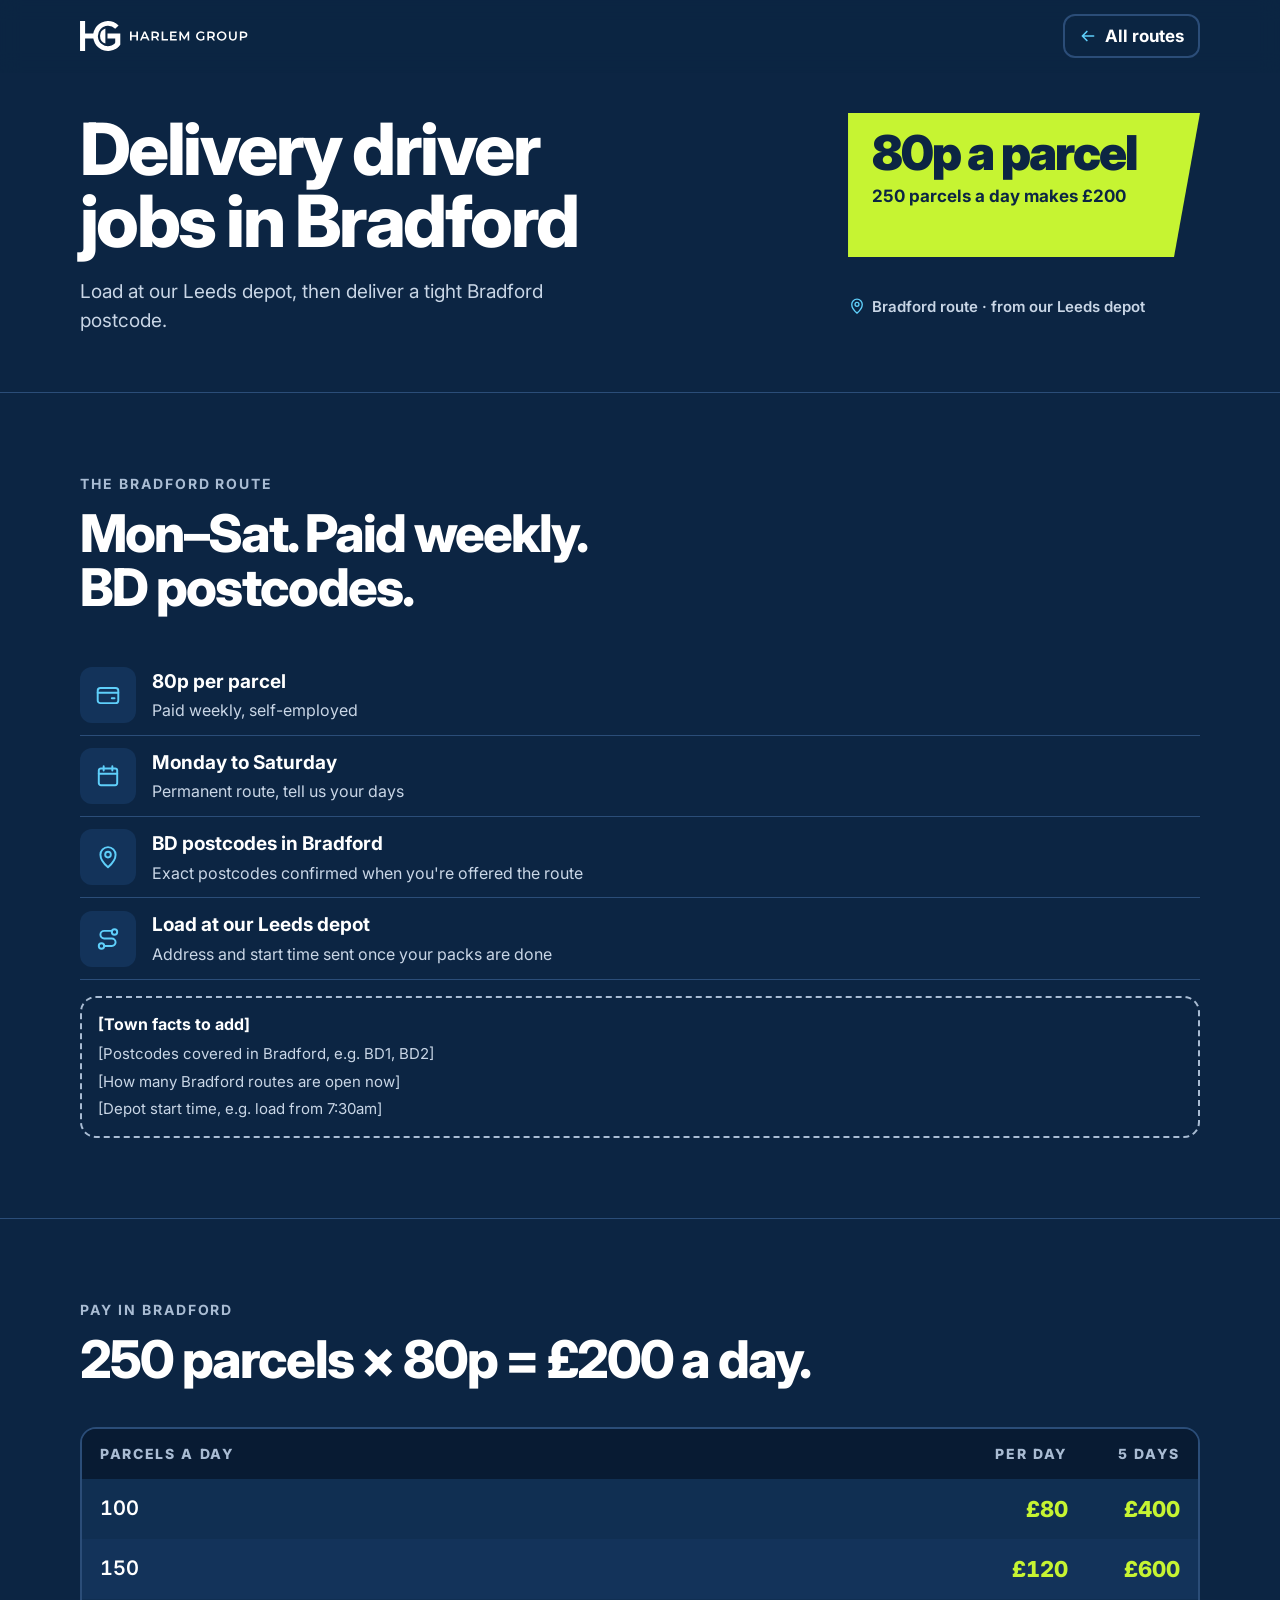
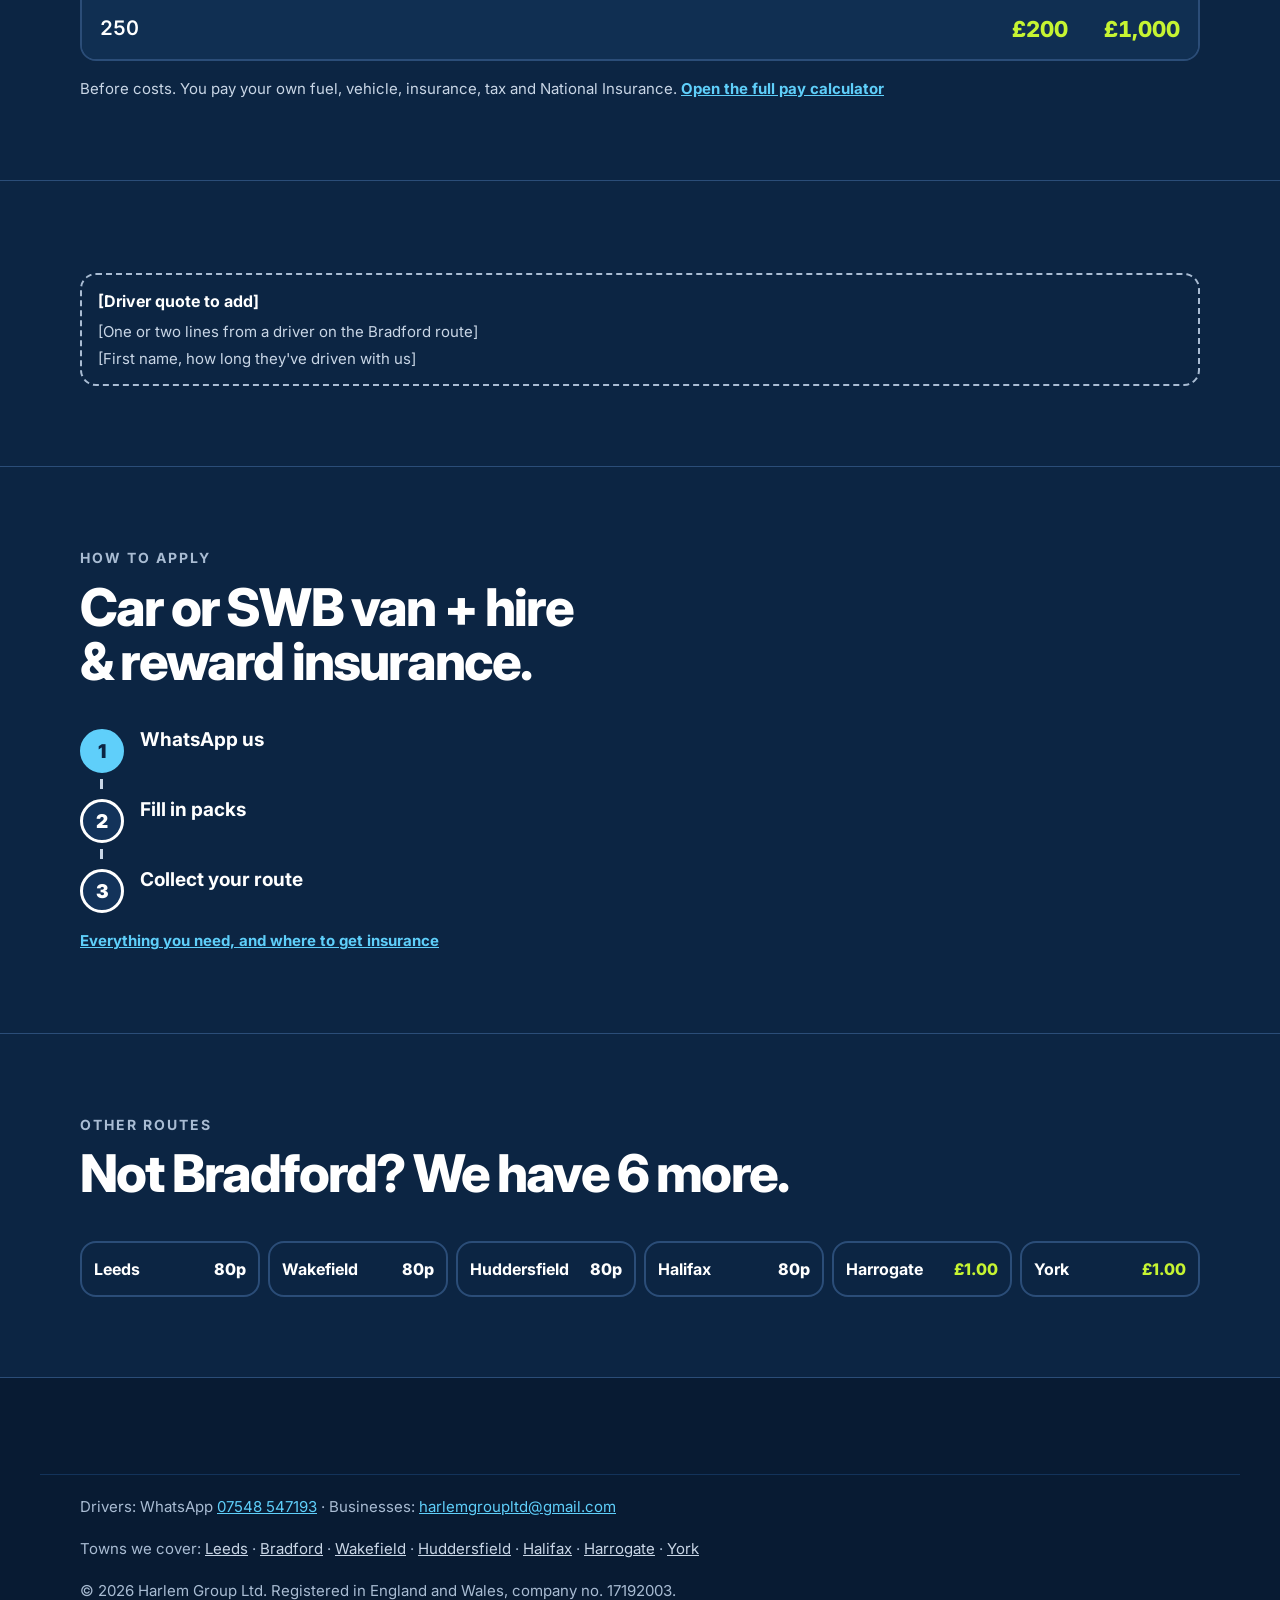
==== commit 46c180a8: "Town pages: 7 route pages, placeholders for town facts, footer towns line, sitemap, pre-launch noind" ====
--- a/bradford/index.html
+++ b/bradford/index.html
@@ -5,6 +5,7 @@
 <meta name="viewport" content="width=device-width, initial-scale=1, viewport-fit=cover">
 <title>Delivery Driver Jobs in Bradford · 80p a parcel · Harlem Group</title>
 <meta name="description" content="Self-employed multi-drop delivery driver jobs in Bradford (BD postcodes). 80p per parcel, paid weekly, Mon–Sat. Start at our Leeds depot. WhatsApp 07548 547193 to apply.">
+<meta name="robots" content="noindex"><!-- PRE-LAUNCH: set by HIDE_FROM_GOOGLE in tools/make_town_pages.py -->
 <meta name="theme-color" content="#0C2543">
 <link rel="icon" href="../assets/img/favicon.svg" type="image/svg+xml">
 <link rel="canonical" href="https://2rmk4dsfrm-star.github.io/harlem/bradford/">
@@ -132,6 +133,7 @@
       <li><span class="tile" aria-hidden="true"><svg class="ic"><use href="#i-calendar"/></svg></span><div><b>Monday to Saturday</b><small>Permanent route, tell us your days</small></div></li>
       <li><span class="tile" aria-hidden="true"><svg class="ic"><use href="#i-pin"/></svg></span><div><b>BD postcodes in Bradford</b><small>Exact postcodes confirmed when you're offered the route</small></div></li>
       <li><span class="tile" aria-hidden="true"><svg class="ic"><use href="#i-route"/></svg></span><div><b>Load at our Leeds depot</b><small>Address and start time sent once your packs are done</small></div></li>
+      <li class="todo-box"><b>[Town facts to add]</b><ul><li>[Postcodes covered in Bradford, e.g. BD1, BD2]</li><li>[How many Bradford routes are open now]</li><li>[Depot start time, e.g. load from 7:30am]</li></ul></li>
     </ul>
   </div>
 </section>
@@ -150,6 +152,7 @@
   </div>
 </section>
 
+<section class="section" aria-label="A Bradford driver"><div class="wrap"><div class="todo-box"><b>[Driver quote to add]</b><ul><li>[One or two lines from a driver on the Bradford route]</li><li>[First name, how long they've driven with us]</li></ul></div></div></section>
 <section class="section" aria-labelledby="apply-h">
   <div class="wrap">
     <div class="sec-head"><span class="label">How to apply</span><h2 id="apply-h">Car or SWB van + hire &amp; reward insurance.</h2></div>
@@ -173,6 +176,7 @@
 <footer class="site-footer">
   <div class="wrap legal">
     <p>Drivers: WhatsApp <a href="https://wa.me/447548547193" target="_blank" rel="noopener">07548 547193</a> · Businesses: <a href="mailto:harlemgroupltd@gmail.com">harlemgroupltd@gmail.com</a></p>
+    <p class="f-towns">Towns we cover: <a href="../leeds/">Leeds</a> · <a href="../bradford/">Bradford</a> · <a href="../wakefield/">Wakefield</a> · <a href="../huddersfield/">Huddersfield</a> · <a href="../halifax/">Halifax</a> · <a href="../harrogate/">Harrogate</a> · <a href="../york/">York</a></p>
     <p>© 2026 Harlem Group Ltd. Registered in England and Wales, company no. 17192003.</p>
   </div>
 </footer>
--- a/assets/css/styles.css
+++ b/assets/css/styles.css
@@ -468,3 +468,16 @@
 .town-page .site-footer .legal p + p { margin-top: 8px }
 .town-pay td.num { color: var(--hg-lime) }
 .town-page .back-link { margin-left: auto }
+/* Placeholder boxes: facts still to be supplied. Remove by filling TOWN FACTS in tools/make_town_pages.py */
+.todo-box { list-style: none; border: 2px dashed var(--hg-slate); border-radius: var(--r-md); padding: 14px 16px; color: var(--hg-mist); font-size: 15px; margin-top: 12px }
+.todo-box > b { display: block; color: var(--hg-white); font-size: 16px; margin-bottom: 6px }
+.todo-box ul { list-style: none; margin: 0; padding: 0; display: grid; gap: 4px }
+.ticks li.todo-box { display: block }
+.town-quote { margin: 0; border-left: 4px solid var(--hg-sky); padding: 4px 0 4px 18px }
+.town-quote blockquote { margin: 0; font-size: 22px; font-weight: 700; line-height: 1.3 }
+.town-quote figcaption { margin-top: 8px; color: var(--hg-mist) }
+.f-towns { margin-bottom: 8px }
+.f-towns a { color: var(--hg-mist); display: inline-flex; align-items: center; min-height: 44px }
+.f-towns a:hover { color: var(--hg-sky) }
+.ticks .todo-box li { display: block; border: 0; padding: 0; margin: 0; min-height: 0 }
+.ticks li.todo-box { padding: 14px 16px 16px; margin-top: 16px; border: 2px dashed var(--hg-slate) }
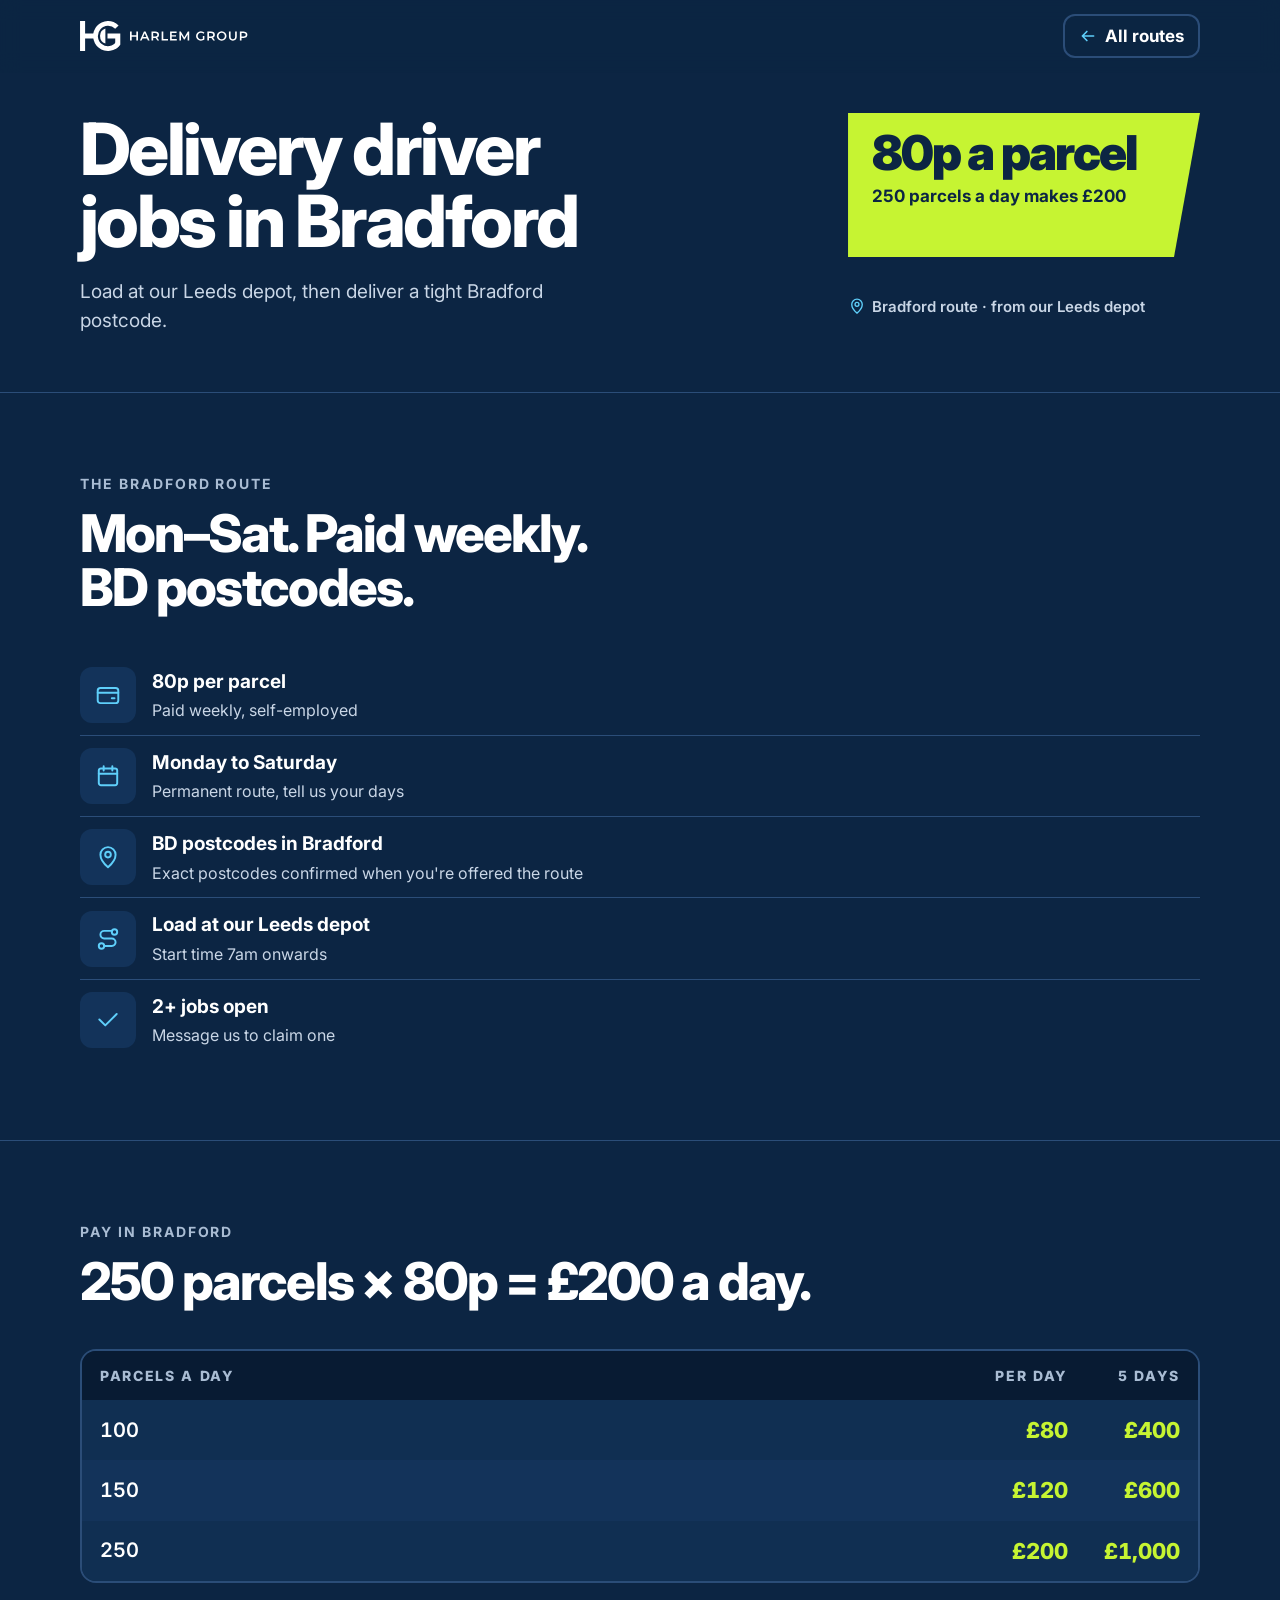
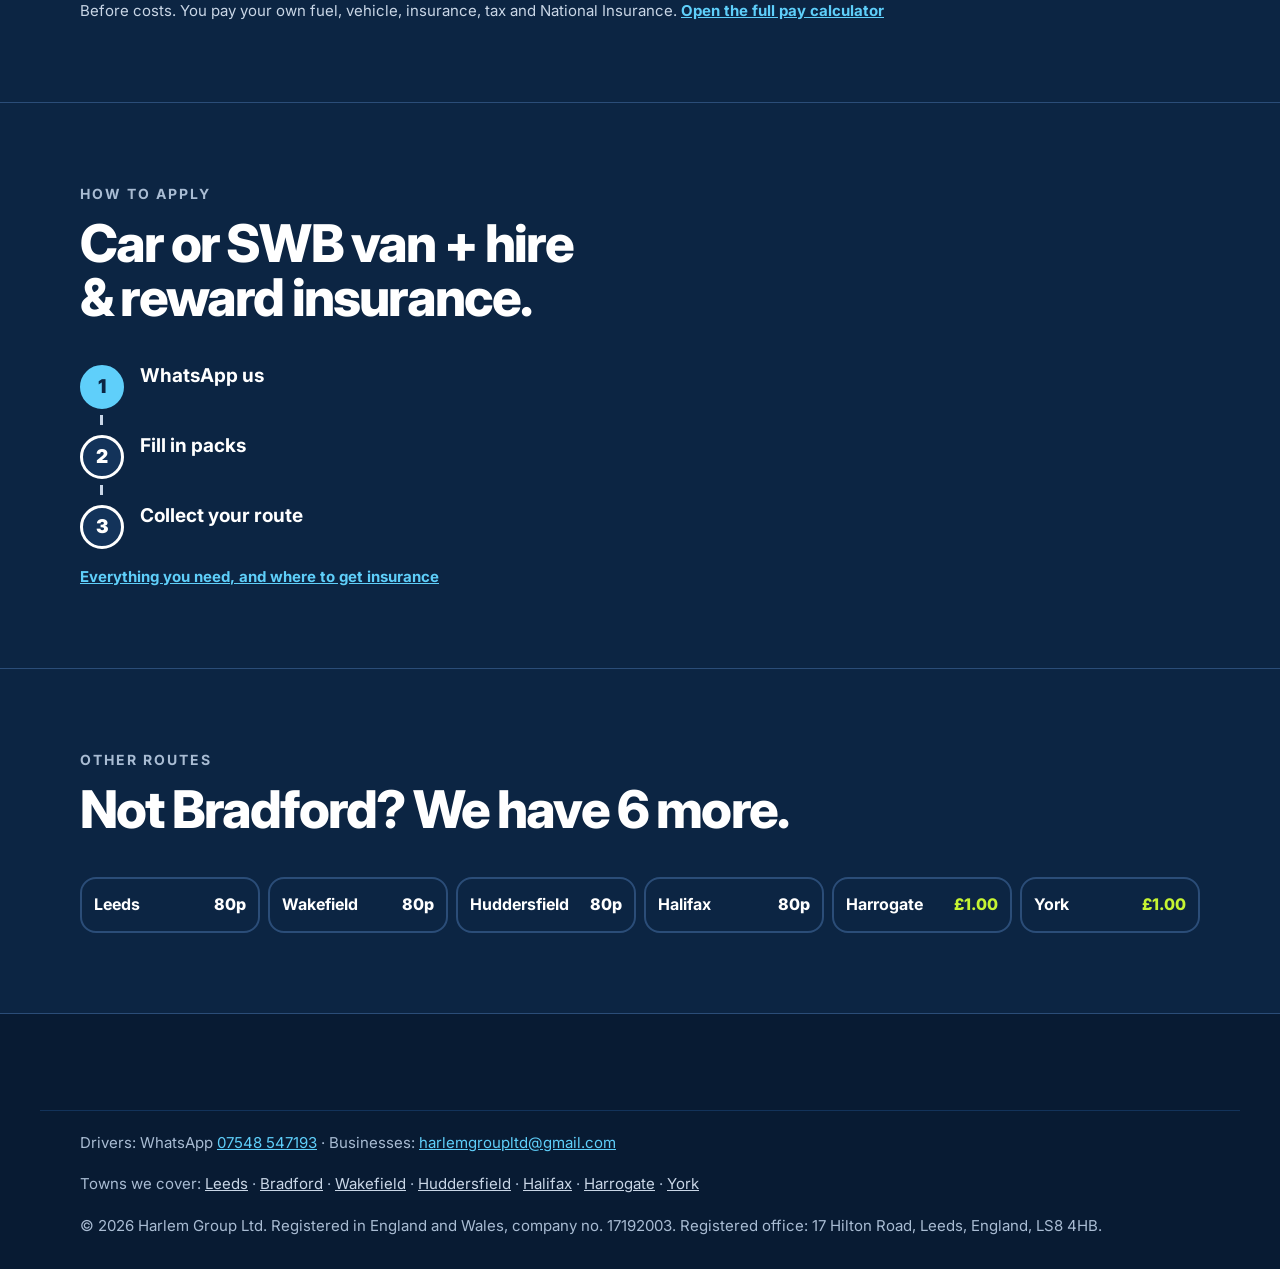
==== commit 5b832279: "Launch prep: registered office address, town facts filled, driver quotes removed - Footer + Organiza" ====
--- a/bradford/index.html
+++ b/bradford/index.html
@@ -132,8 +132,8 @@
       <li><span class="tile" aria-hidden="true"><svg class="ic"><use href="#i-wallet"/></svg></span><div><b>80p per parcel</b><small>Paid weekly, self-employed</small></div></li>
       <li><span class="tile" aria-hidden="true"><svg class="ic"><use href="#i-calendar"/></svg></span><div><b>Monday to Saturday</b><small>Permanent route, tell us your days</small></div></li>
       <li><span class="tile" aria-hidden="true"><svg class="ic"><use href="#i-pin"/></svg></span><div><b>BD postcodes in Bradford</b><small>Exact postcodes confirmed when you're offered the route</small></div></li>
-      <li><span class="tile" aria-hidden="true"><svg class="ic"><use href="#i-route"/></svg></span><div><b>Load at our Leeds depot</b><small>Address and start time sent once your packs are done</small></div></li>
-      <li class="todo-box"><b>[Town facts to add]</b><ul><li>[Postcodes covered in Bradford, e.g. BD1, BD2]</li><li>[How many Bradford routes are open now]</li><li>[Depot start time, e.g. load from 7:30am]</li></ul></li>
+      <li><span class="tile" aria-hidden="true"><svg class="ic"><use href="#i-route"/></svg></span><div><b>Load at our Leeds depot</b><small>Start time 7am onwards</small></div></li>
+      <li><span class="tile" aria-hidden="true"><svg class="ic"><use href="#i-check"/></svg></span><div><b>2+ jobs open</b><small>Message us to claim one</small></div></li>
     </ul>
   </div>
 </section>
@@ -152,7 +152,6 @@
   </div>
 </section>
 
-<section class="section" aria-label="A Bradford driver"><div class="wrap"><div class="todo-box"><b>[Driver quote to add]</b><ul><li>[One or two lines from a driver on the Bradford route]</li><li>[First name, how long they've driven with us]</li></ul></div></div></section>
 <section class="section" aria-labelledby="apply-h">
   <div class="wrap">
     <div class="sec-head"><span class="label">How to apply</span><h2 id="apply-h">Car or SWB van + hire &amp; reward insurance.</h2></div>
@@ -177,7 +176,7 @@
   <div class="wrap legal">
     <p>Drivers: WhatsApp <a href="https://wa.me/447548547193" target="_blank" rel="noopener">07548 547193</a> · Businesses: <a href="mailto:harlemgroupltd@gmail.com">harlemgroupltd@gmail.com</a></p>
     <p class="f-towns">Towns we cover: <a href="../leeds/">Leeds</a> · <a href="../bradford/">Bradford</a> · <a href="../wakefield/">Wakefield</a> · <a href="../huddersfield/">Huddersfield</a> · <a href="../halifax/">Halifax</a> · <a href="../harrogate/">Harrogate</a> · <a href="../york/">York</a></p>
-    <p>© 2026 Harlem Group Ltd. Registered in England and Wales, company no. 17192003.</p>
+    <p>© 2026 Harlem Group Ltd. Registered in England and Wales, company no. 17192003. Registered office: 17 Hilton Road, Leeds, England, LS8 4HB.</p>
   </div>
 </footer>
 
--- a/assets/css/styles.css
+++ b/assets/css/styles.css
@@ -469,15 +469,6 @@
 .town-pay td.num { color: var(--hg-lime) }
 .town-page .back-link { margin-left: auto }
 /* Placeholder boxes: facts still to be supplied. Remove by filling TOWN FACTS in tools/make_town_pages.py */
-.todo-box { list-style: none; border: 2px dashed var(--hg-slate); border-radius: var(--r-md); padding: 14px 16px; color: var(--hg-mist); font-size: 15px; margin-top: 12px }
-.todo-box > b { display: block; color: var(--hg-white); font-size: 16px; margin-bottom: 6px }
-.todo-box ul { list-style: none; margin: 0; padding: 0; display: grid; gap: 4px }
-.ticks li.todo-box { display: block }
-.town-quote { margin: 0; border-left: 4px solid var(--hg-sky); padding: 4px 0 4px 18px }
-.town-quote blockquote { margin: 0; font-size: 22px; font-weight: 700; line-height: 1.3 }
-.town-quote figcaption { margin-top: 8px; color: var(--hg-mist) }
 .f-towns { margin-bottom: 8px }
 .f-towns a { color: var(--hg-mist); display: inline-flex; align-items: center; min-height: 44px }
 .f-towns a:hover { color: var(--hg-sky) }
-.ticks .todo-box li { display: block; border: 0; padding: 0; margin: 0; min-height: 0 }
-.ticks li.todo-box { padding: 14px 16px 16px; margin-top: 16px; border: 2px dashed var(--hg-slate) }
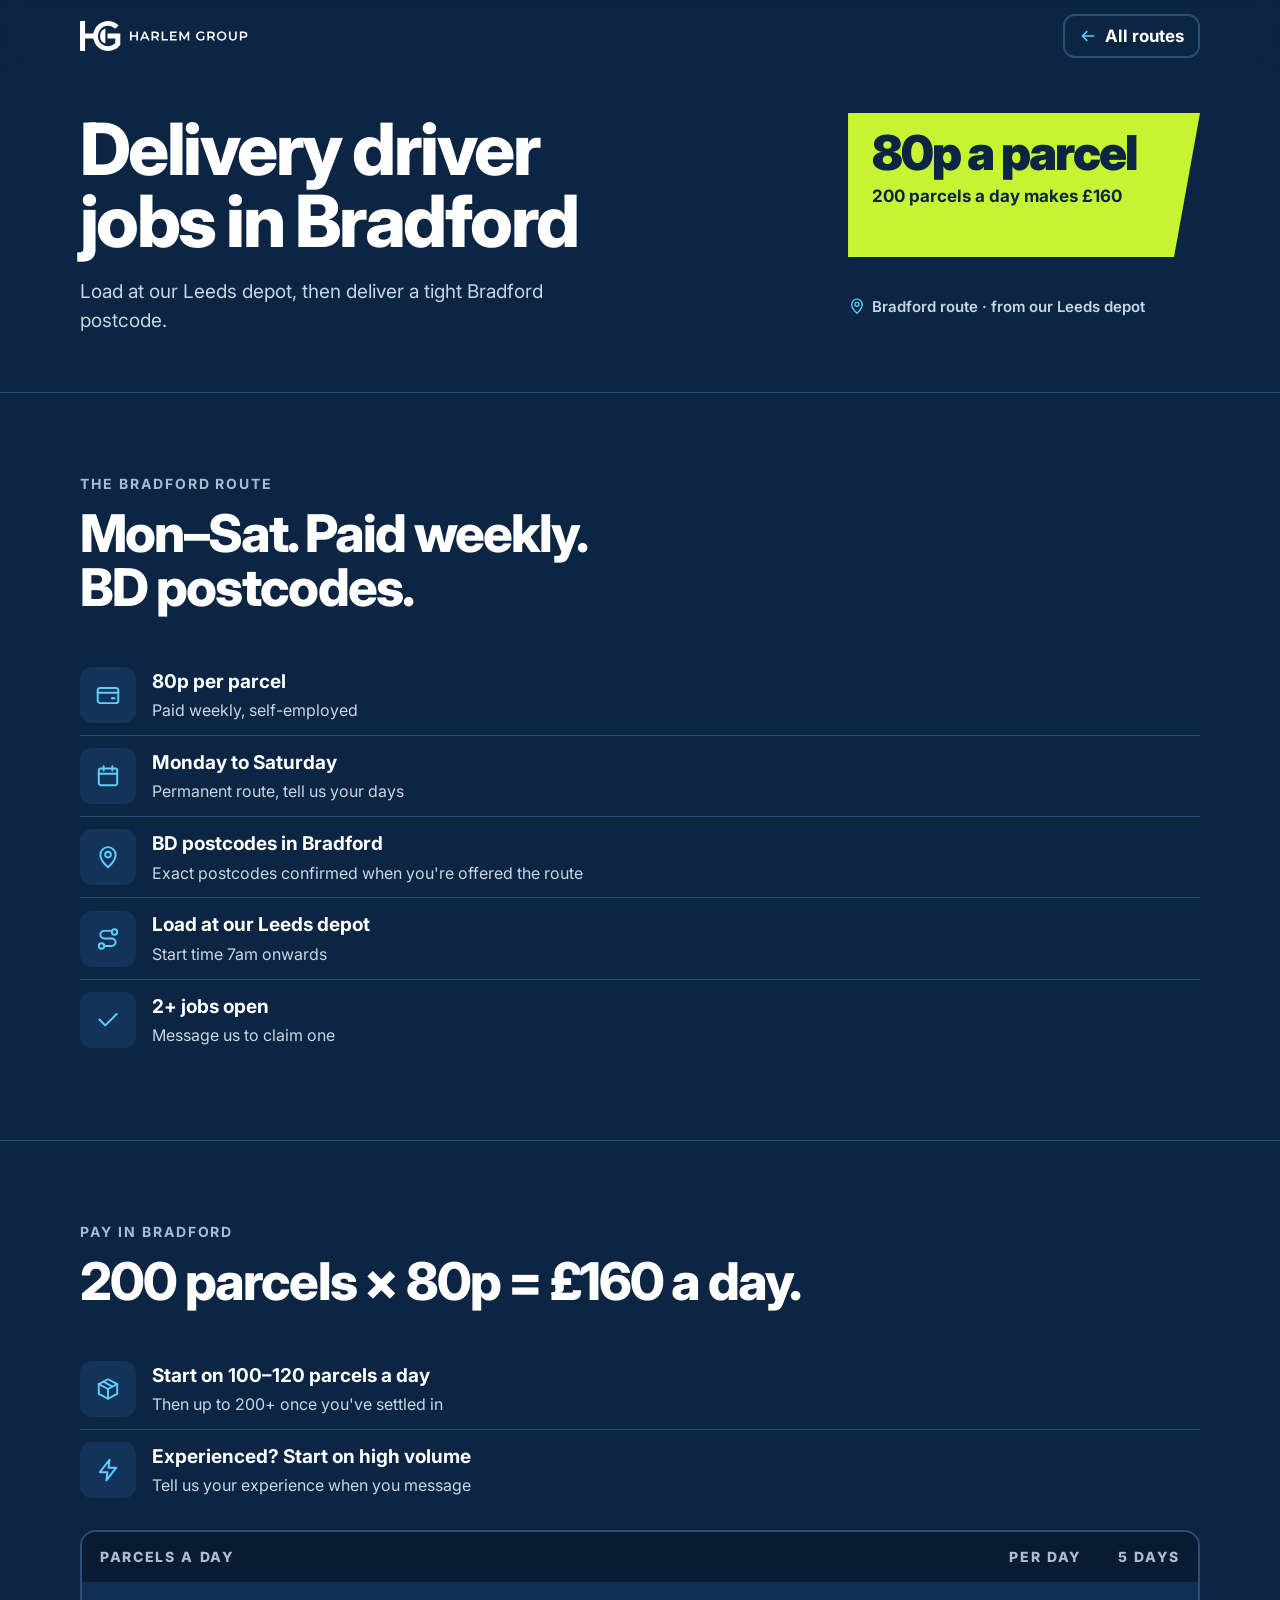
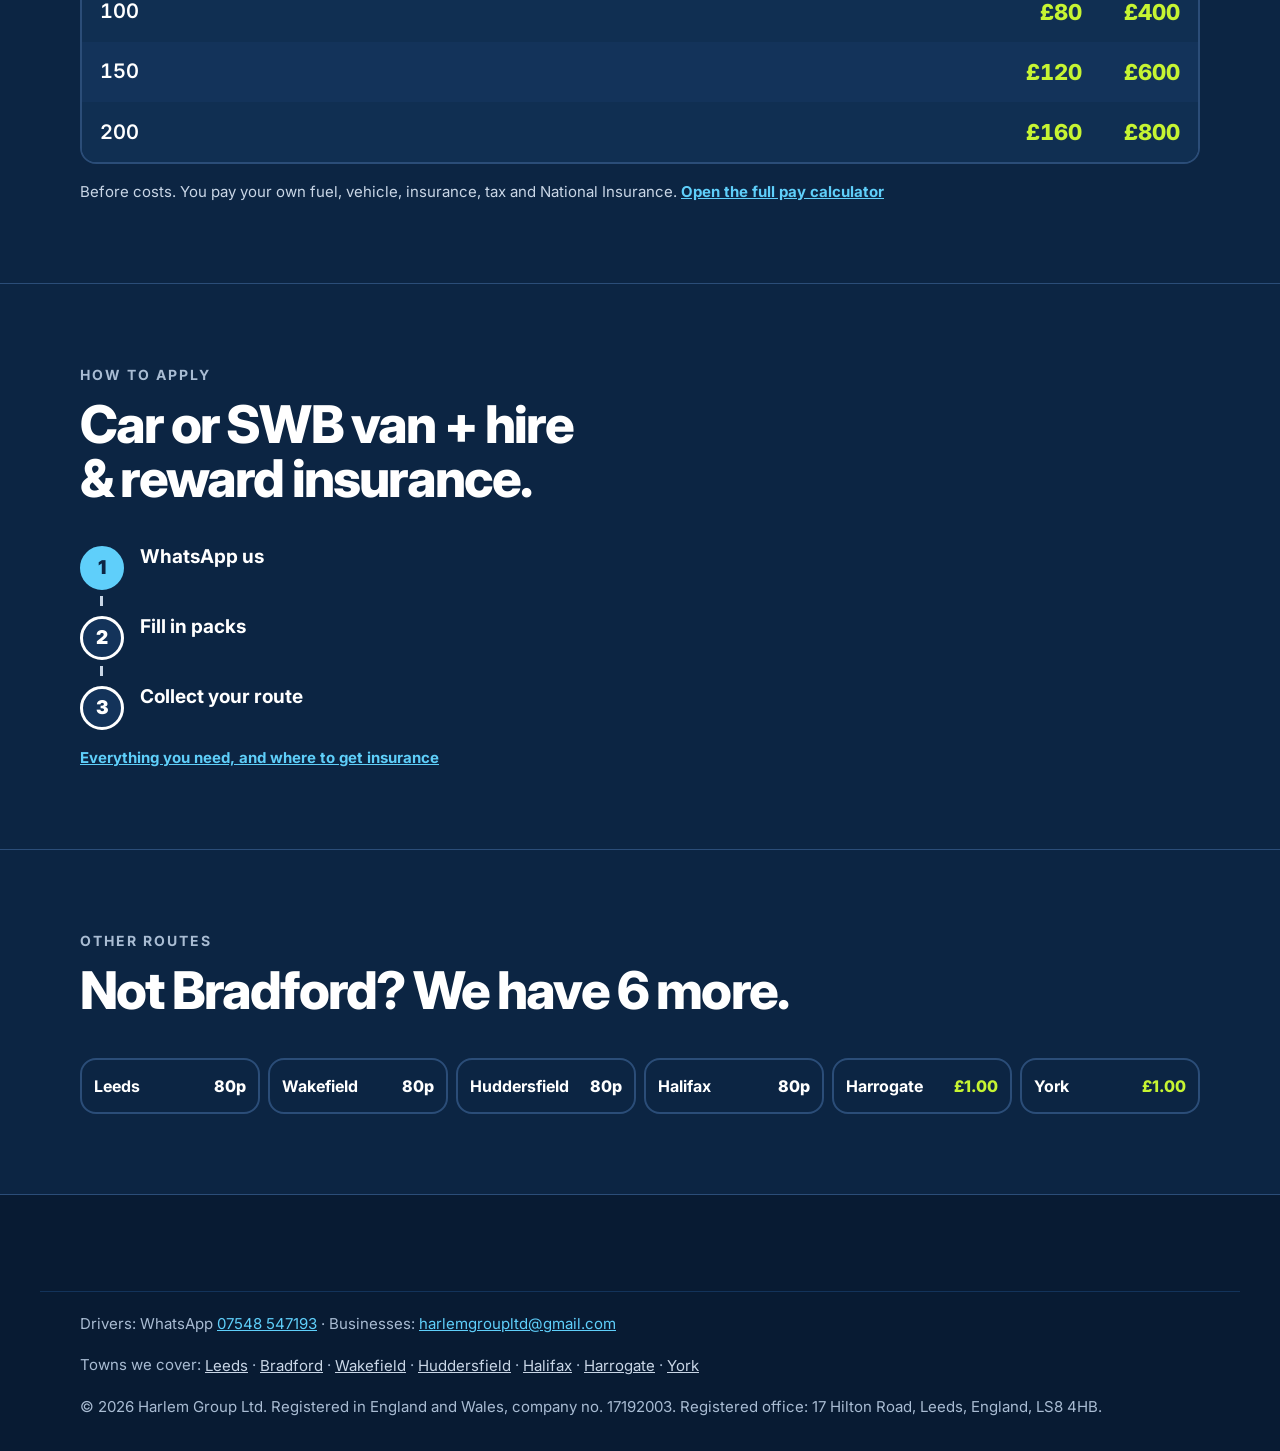
==== commit a964cee6: "Route pages: parcel ramp-up, 200 parcels a day pay figures - Pay section: 'Start on 100–120 parcels " ====
--- a/bradford/index.html
+++ b/bradford/index.html
@@ -23,7 +23,7 @@
     {
       "@type": "JobPosting",
       "title": "Self-employed multi-drop delivery driver, Bradford",
-      "description": "<p>Permanent Monday to Saturday parcel delivery route in Bradford (BD postcodes), starting from our Leeds depot.</p><p>Paid 80p per parcel, paid weekly. 250 parcels a day makes £200. Self-employed.</p><p>You need a car or SWB van, hire &amp; reward insurance, a full UK driving licence with no more than 6 points and the right to work in the UK. Parcel experience preferred, not essential.</p><p>WhatsApp 07548 547193 to apply.</p>",
+      "description": "<p>Permanent Monday to Saturday parcel delivery route in Bradford (BD postcodes), starting from our Leeds depot.</p><p>Paid 80p per parcel, paid weekly. 200 parcels a day makes £160. Self-employed.</p><p>New drivers start on 100 to 120 parcels a day, rising to 200+ once you're settled in. Experienced parcel drivers can start on a high-volume route straight away.</p><p>You need a car or SWB van, hire &amp; reward insurance, a full UK driving licence with no more than 6 points and the right to work in the UK. Parcel experience preferred, not essential.</p><p>WhatsApp 07548 547193 to apply.</p>",
       "identifier": {
         "@type": "PropertyValue",
         "name": "Harlem Group",
@@ -53,8 +53,8 @@
         "currency": "GBP",
         "value": {
           "@type": "QuantitativeValue",
-          "minValue": 75,
-          "maxValue": 200,
+          "minValue": 80,
+          "maxValue": 160,
           "unitText": "DAY"
         }
       }
@@ -120,7 +120,7 @@
       <span class="where"><svg class="ic" aria-hidden="true"><use href="#i-pin"/></svg>Bradford route · from our Leeds depot</span>
     </div>
     <h1 class="town-title">Delivery driver jobs in Bradford</h1>
-    <div class="banner"><b>80p a parcel</b><span>250 parcels a day makes £200</span></div>
+    <div class="banner"><b>80p a parcel</b><span>200 parcels a day makes £160</span></div>
     <p class="lead">Load at our Leeds depot, then deliver a tight Bradford postcode.</p>
   </div>
 </section>
@@ -140,12 +140,16 @@
 
 <section class="section" aria-labelledby="pay-h">
   <div class="wrap">
-    <div class="sec-head"><span class="label">Pay in Bradford</span><h2 id="pay-h">250 parcels × 80p = £200 a day.</h2></div>
+    <div class="sec-head"><span class="label">Pay in Bradford</span><h2 id="pay-h">200 parcels × 80p = £160 a day.</h2></div>
+    <ul class="ticks ramp">
+      <li><span class="tile" aria-hidden="true"><svg class="ic"><use href="#i-box"/></svg></span><div><b>Start on 100–120 parcels a day</b><small>Then up to 200+ once you've settled in</small></div></li>
+      <li><span class="tile" aria-hidden="true"><svg class="ic"><use href="#i-bolt"/></svg></span><div><b>Experienced? Start on high volume</b><small>Tell us your experience when you message</small></div></li>
+    </ul>
     <div class="route-table-wrap">
       <table class="rtable town-pay">
         <caption class="sr">What you could earn on the Bradford route</caption>
         <thead><tr><th scope="col">Parcels a day</th><th scope="col" class="num">Per day</th><th scope="col" class="num">5 days</th></tr></thead>
-        <tbody><tr><th scope="row">100</th><td class="num">£80</td><td class="num">£400</td></tr><tr><th scope="row">150</th><td class="num">£120</td><td class="num">£600</td></tr><tr><th scope="row">250</th><td class="num">£200</td><td class="num">£1,000</td></tr></tbody>
+        <tbody><tr><th scope="row">100</th><td class="num">£80</td><td class="num">£400</td></tr><tr><th scope="row">150</th><td class="num">£120</td><td class="num">£600</td></tr><tr><th scope="row">200</th><td class="num">£160</td><td class="num">£800</td></tr></tbody>
       </table>
     </div>
     <p class="small-print">Before costs. You pay your own fuel, vehicle, insurance, tax and National Insurance. <a href="../#calculator">Open the full pay calculator</a></p>
--- a/assets/css/styles.css
+++ b/assets/css/styles.css
@@ -472,3 +472,5 @@
 .f-towns { margin-bottom: 8px }
 .f-towns a { color: var(--hg-mist); display: inline-flex; align-items: center; min-height: 44px }
 .f-towns a:hover { color: var(--hg-sky) }
+
+.ticks.ramp { margin-bottom: 20px }
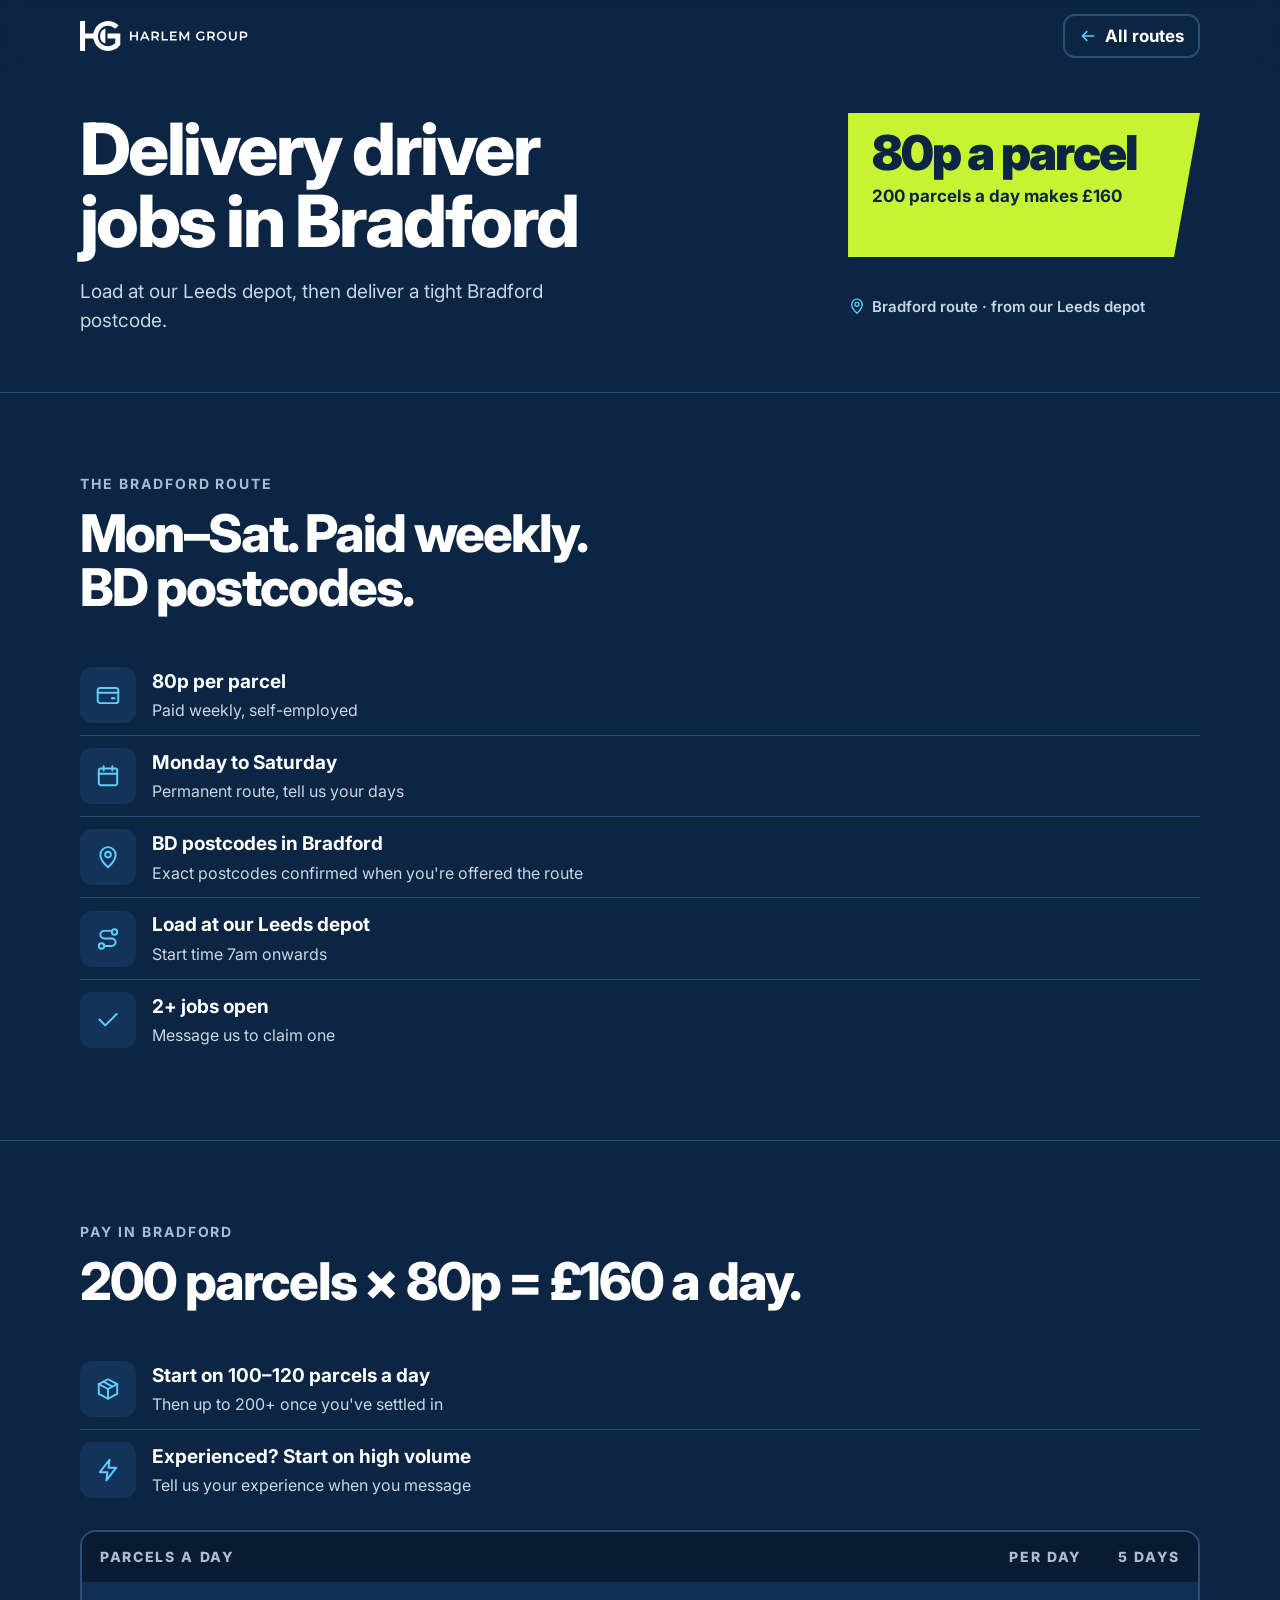
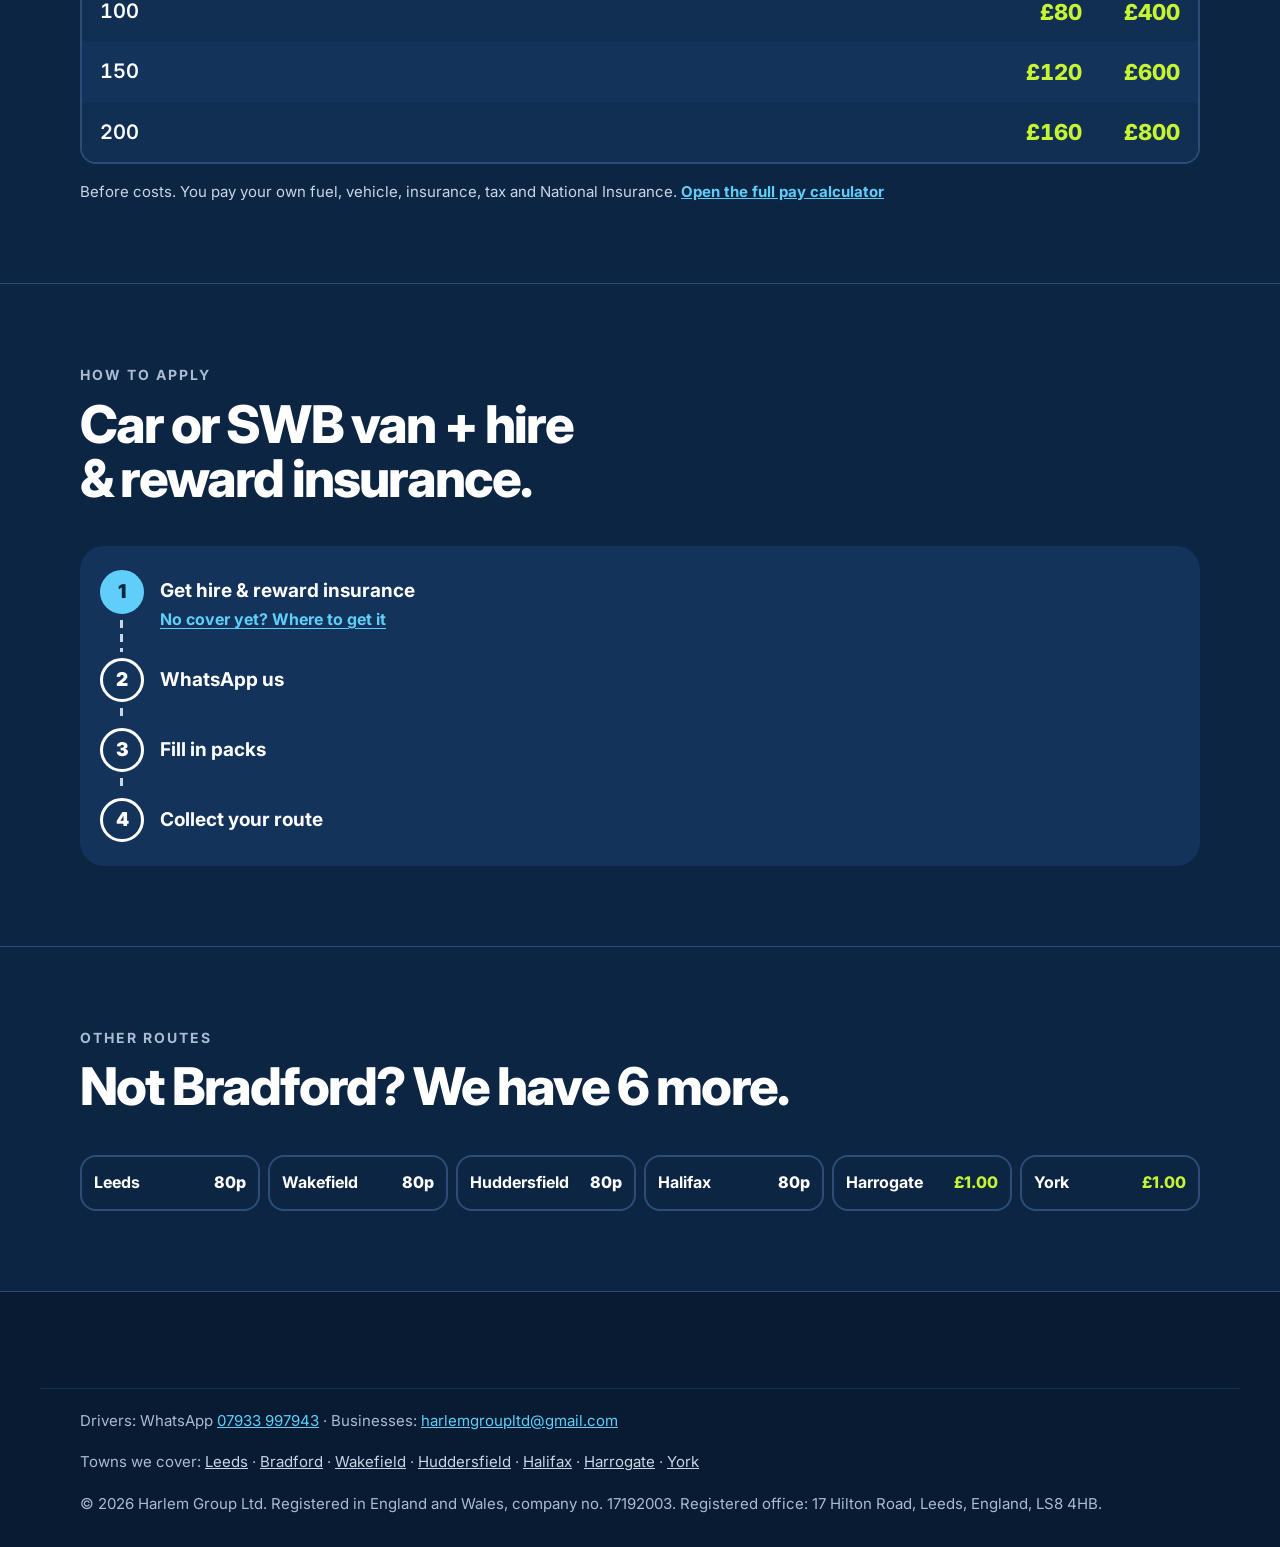
==== commit 5e7a1852: "New WhatsApp number and hire & reward insurance warning - Driver WhatsApp number is now 07933 997943" ====
--- a/bradford/index.html
+++ b/bradford/index.html
@@ -4,14 +4,13 @@
 <meta charset="utf-8">
 <meta name="viewport" content="width=device-width, initial-scale=1, viewport-fit=cover">
 <title>Delivery Driver Jobs in Bradford · 80p a parcel · Harlem Group</title>
-<meta name="description" content="Self-employed multi-drop delivery driver jobs in Bradford (BD postcodes). 80p per parcel, paid weekly, Mon–Sat. Start at our Leeds depot. WhatsApp 07548 547193 to apply.">
-<meta name="robots" content="noindex"><!-- PRE-LAUNCH: set by HIDE_FROM_GOOGLE in tools/make_town_pages.py -->
+<meta name="description" content="Self-employed multi-drop delivery driver jobs in Bradford (BD postcodes). 80p per parcel, paid weekly, Mon–Sat. Start at our Leeds depot. WhatsApp 07933 997943 to apply.">
 <meta name="theme-color" content="#0C2543">
 <link rel="icon" href="../assets/img/favicon.svg" type="image/svg+xml">
-<link rel="canonical" href="https://2rmk4dsfrm-star.github.io/harlem/bradford/">
-<meta property="og:url" content="https://2rmk4dsfrm-star.github.io/harlem/bradford/">
+<link rel="canonical" href="https://harlemgroup.co.uk/bradford/">
+<meta property="og:url" content="https://harlemgroup.co.uk/bradford/">
 <meta property="og:title" content="Drivers wanted in Bradford · 80p a parcel · Harlem Group">
-<meta property="og:image" content="https://2rmk4dsfrm-star.github.io/harlem/assets/img/og-image.png">
+<meta property="og:image" content="https://harlemgroup.co.uk/assets/img/og-image.png?v=2">
 <link rel="preconnect" href="https://fonts.googleapis.com">
 <link rel="preconnect" href="https://fonts.gstatic.com" crossorigin>
 <link rel="stylesheet" href="https://fonts.googleapis.com/css2?family=Inter:wght@400;500;600;700;800;900&display=swap">
@@ -23,7 +22,7 @@
     {
       "@type": "JobPosting",
       "title": "Self-employed multi-drop delivery driver, Bradford",
-      "description": "<p>Permanent Monday to Saturday parcel delivery route in Bradford (BD postcodes), starting from our Leeds depot.</p><p>Paid 80p per parcel, paid weekly. 200 parcels a day makes £160. Self-employed.</p><p>New drivers start on 100 to 120 parcels a day, rising to 200+ once you're settled in. Experienced parcel drivers can start on a high-volume route straight away.</p><p>You need a car or SWB van, hire &amp; reward insurance, a full UK driving licence with no more than 6 points and the right to work in the UK. Parcel experience preferred, not essential.</p><p>WhatsApp 07548 547193 to apply.</p>",
+      "description": "<p>Permanent Monday to Saturday parcel delivery route in Bradford (BD postcodes), starting from our Leeds depot.</p><p>Paid 80p per parcel, paid weekly. 200 parcels a day makes £160. Self-employed.</p><p>New drivers start on 100 to 120 parcels a day, rising to 200+ once you're settled in. Experienced parcel drivers can start on a high-volume route straight away.</p><p>You need a car or SWB van, hire &amp; reward insurance, a full UK driving licence with no more than 6 points and the right to work in the UK. Parcel experience preferred, not essential.</p><p>WhatsApp 07933 997943 to apply.</p>",
       "identifier": {
         "@type": "PropertyValue",
         "name": "Harlem Group",
@@ -34,10 +33,10 @@
       "directApply": false,
       "hiringOrganization": {
         "@type": "Organization",
-        "@id": "https://2rmk4dsfrm-star.github.io/harlem/#org",
+        "@id": "https://harlemgroup.co.uk/#org",
         "name": "Harlem Group",
-        "sameAs": "https://2rmk4dsfrm-star.github.io/harlem/",
-        "logo": "https://2rmk4dsfrm-star.github.io/harlem/assets/img/logo-mark-512.png"
+        "sameAs": "https://harlemgroup.co.uk/",
+        "logo": "https://harlemgroup.co.uk/assets/img/logo-mark-512.png"
       },
       "jobLocation": {
         "@type": "Place",
@@ -66,13 +65,13 @@
           "@type": "ListItem",
           "position": 1,
           "name": "Routes",
-          "item": "https://2rmk4dsfrm-star.github.io/harlem/#routes"
+          "item": "https://harlemgroup.co.uk/#routes"
         },
         {
           "@type": "ListItem",
           "position": 2,
           "name": "Bradford",
-          "item": "https://2rmk4dsfrm-star.github.io/harlem/bradford/"
+          "item": "https://harlemgroup.co.uk/bradford/"
         }
       ]
     }
@@ -160,11 +159,11 @@
   <div class="wrap">
     <div class="sec-head"><span class="label">How to apply</span><h2 id="apply-h">Car or SWB van + hire &amp; reward insurance.</h2></div>
     <ol class="track">
-      <li class="go"><span class="d" aria-hidden="true">1</span><b>WhatsApp<br> us</b></li>
-      <li><span class="d" aria-hidden="true">2</span><b>Fill in<br> packs</b></li>
-      <li><span class="d" aria-hidden="true">3</span><b>Collect<br> your route</b></li>
+      <li class="go"><span class="d" aria-hidden="true">1</span><div><b>Get hire &amp; reward insurance</b><small><a href="../#get-cover">No cover yet? Where to get it</a></small></div></li>
+      <li><span class="d" aria-hidden="true">2</span><div><b>WhatsApp us</b></div></li>
+      <li><span class="d" aria-hidden="true">3</span><div><b>Fill in packs</b></div></li>
+      <li><span class="d" aria-hidden="true">4</span><div><b>Collect your route</b></div></li>
     </ol>
-    <p class="small-print"><a href="../#requirements">Everything you need, and where to get insurance</a></p>
   </div>
 </section>
 
@@ -178,14 +177,14 @@
 
 <footer class="site-footer">
   <div class="wrap legal">
-    <p>Drivers: WhatsApp <a href="https://wa.me/447548547193" target="_blank" rel="noopener">07548 547193</a> · Businesses: <a href="mailto:harlemgroupltd@gmail.com">harlemgroupltd@gmail.com</a></p>
+    <p>Drivers: WhatsApp <a href="https://wa.me/447933997943" target="_blank" rel="noopener">07933 997943</a> · Businesses: <a href="mailto:harlemgroupltd@gmail.com">harlemgroupltd@gmail.com</a></p>
     <p class="f-towns">Towns we cover: <a href="../leeds/">Leeds</a> · <a href="../bradford/">Bradford</a> · <a href="../wakefield/">Wakefield</a> · <a href="../huddersfield/">Huddersfield</a> · <a href="../halifax/">Halifax</a> · <a href="../harrogate/">Harrogate</a> · <a href="../york/">York</a></p>
     <p>© 2026 Harlem Group Ltd. Registered in England and Wales, company no. 17192003. Registered office: 17 Hilton Road, Leeds, England, LS8 4HB.</p>
   </div>
 </footer>
 
 <div class="mobile-bar">
-  <a class="btn sky" href="https://wa.me/447548547193" data-wa="Hi Harlem Group, I&#x27;d like to apply for the Bradford route (80p per parcel).
+  <a class="btn sky" href="https://wa.me/447933997943" data-wa="Hi Harlem Group, I&#x27;d like to apply for the Bradford route (80p per parcel).
 Vehicle: 
 I live in: " target="_blank" rel="noopener"><svg class="ic wa" aria-hidden="true"><use href="#i-wa"/></svg>WhatsApp about Bradford</a>
 </div>
--- a/assets/css/styles.css
+++ b/assets/css/styles.css
@@ -333,24 +333,20 @@
   .ticks small { color: var(--hg-mist); font-size: 16px }
 }
 .hivis { text-decoration: none; box-shadow: inset 0 -4px 0 var(--hg-sky); padding-bottom: 1px }
-/* 3 steps: a parcel-tracking style row of dots joined by a dashed line */
-.track { position: relative; display: grid; grid-template-columns: repeat(3, 1fr); text-align: center }
-.track::before { content: ""; position: absolute; top: 21px; left: 16.6%; right: 16.6%; height: 3px; background: repeating-linear-gradient(90deg, var(--hg-mist) 0 10px, transparent 10px 18px) }
-.track li { position: relative; display: grid; justify-items: center; align-content: start; gap: 10px }
-.track .d { display: grid; place-items: center; width: 44px; height: 44px; border-radius: 50%; background: var(--hg-navy); border: 3px solid var(--hg-white); font-weight: 900; font-size: 19px }
+/* 4 steps: a parcel-tracking style column of dots joined by a dashed line, in a card */
+.track { position: relative; display: grid; gap: 26px; background: var(--hg-lane); border-radius: var(--r-lg); padding: 24px 20px }
+.track li { position: relative; display: flex; align-items: flex-start; gap: 16px }
+.track li:not(:last-child)::after { content: ""; position: absolute; left: 20px; top: 50px; bottom: -20px; width: 3px; background: repeating-linear-gradient(180deg, var(--hg-mist) 0 8px, transparent 8px 14px) }
+.track .d { flex: none; display: grid; place-items: center; width: 44px; height: 44px; border-radius: 50%; background: var(--hg-lane); border: 3px solid var(--hg-white); font-weight: 900; font-size: 19px }
 .track .go .d { background: var(--hg-sky); border-color: var(--hg-sky); color: var(--hg-navy) }
-.track b { font-size: 17px; line-height: 1.2 }
-.track small { color: var(--hg-mist); font-size: 16px }
-/* Desktop: the tracker runs downwards inside a card, with the full step wording beside each dot */
+/* Text sits level with its dot; a longer step starts level with the dot's middle */
+.track li > div { min-height: 44px; display: flex; flex-direction: column; justify-content: center; gap: 4px; padding: 9px 0; margin-bottom: -9px }
+.track b { display: block; font-size: 19px; line-height: 1.25 }
+.track small { display: block; color: var(--hg-mist); font-size: 16px }
+.track small a { color: var(--hg-sky); font-weight: 700; text-underline-offset: 3px }
 @media (min-width: 721px) {
   .steps-wrap { background: var(--hg-lane); border-radius: var(--r-lg); padding: clamp(22px, 3vw, 32px) }
-  .track { grid-template-columns: 1fr; gap: 26px; text-align: left }
-  .track::before { display: none }
-  .track li:not(:last-child)::after { content: ""; position: absolute; left: 20px; top: 50px; bottom: -20px; width: 3px; background: repeating-linear-gradient(180deg, var(--hg-mist) 0 10px, transparent 10px 18px) }
-  .track li { grid-template-columns: 44px 1fr; justify-items: start; column-gap: 16px; row-gap: 4px }
-  .track .d { grid-row: span 2; background: var(--hg-lane) }
-  .track b { font-size: 19px }
-  .track b br { display: none }
+  .steps-wrap .track { background: none; padding: 0; border-radius: 0 }
 }
 .track strong { color: var(--hg-white); white-space: nowrap }
 
@@ -420,6 +416,14 @@
   .hero .pill, .hero-note { display: none }
   .site-footer { padding-bottom: calc(110px + env(safe-area-inset-bottom, 0px)) }
 }
+
+/* ---------- "Hire & reward insurance only" line (above the routes table, under the hero button on computers) ---------- */
+.cover-line { display: flex; gap: 10px; align-items: flex-start; margin: 0 0 20px; color: var(--hg-mist); font-size: 16px; line-height: 1.4 }
+.cover-line b { color: var(--hg-white) }
+.cover-line a { color: var(--hg-sky); font-weight: 700; text-underline-offset: 3px; white-space: nowrap }
+.cover-line .ic { flex: none; width: 22px; height: 22px; margin-top: 1px; color: var(--hg-sky) }
+.hero .cover-line { margin: 4px 0 0 }
+@media (max-width: 720px) { .hero .cover-line { display: none } }
 
 /* ---------- Hire & reward insurance help (tap to open, under "You need") ---------- */
 .ins-help { margin-top: 20px; border: 1px solid var(--hg-line); border-radius: var(--r-md); background: var(--hg-navy) }
@@ -474,3 +478,5 @@
 .f-towns a:hover { color: var(--hg-sky) }
 
 .ticks.ramp { margin-bottom: 20px }
+.trust-h { font-size: 26px; font-weight: 800; letter-spacing: -0.02em; line-height: 1.15; margin: 0 0 16px }
+@media (min-width: 900px) { .trust-h { font-size: 34px; margin-bottom: 20px } }
